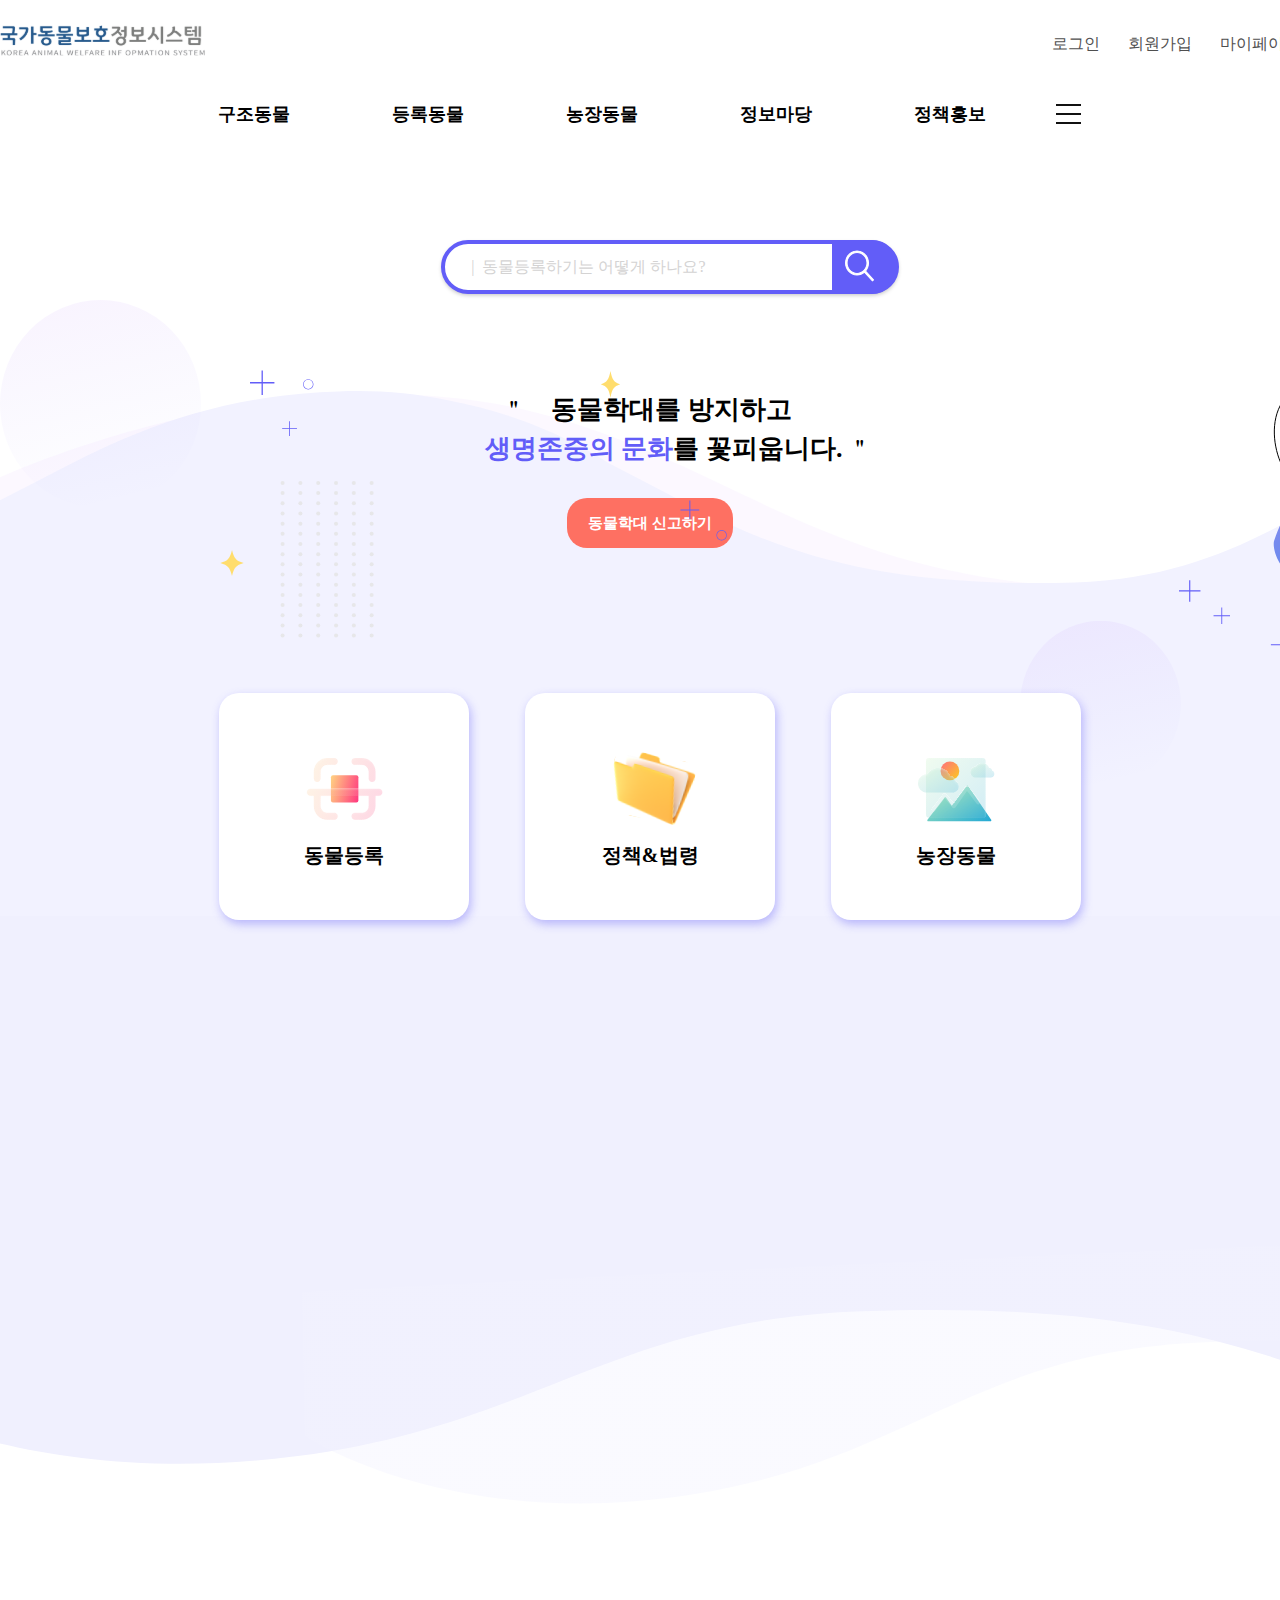
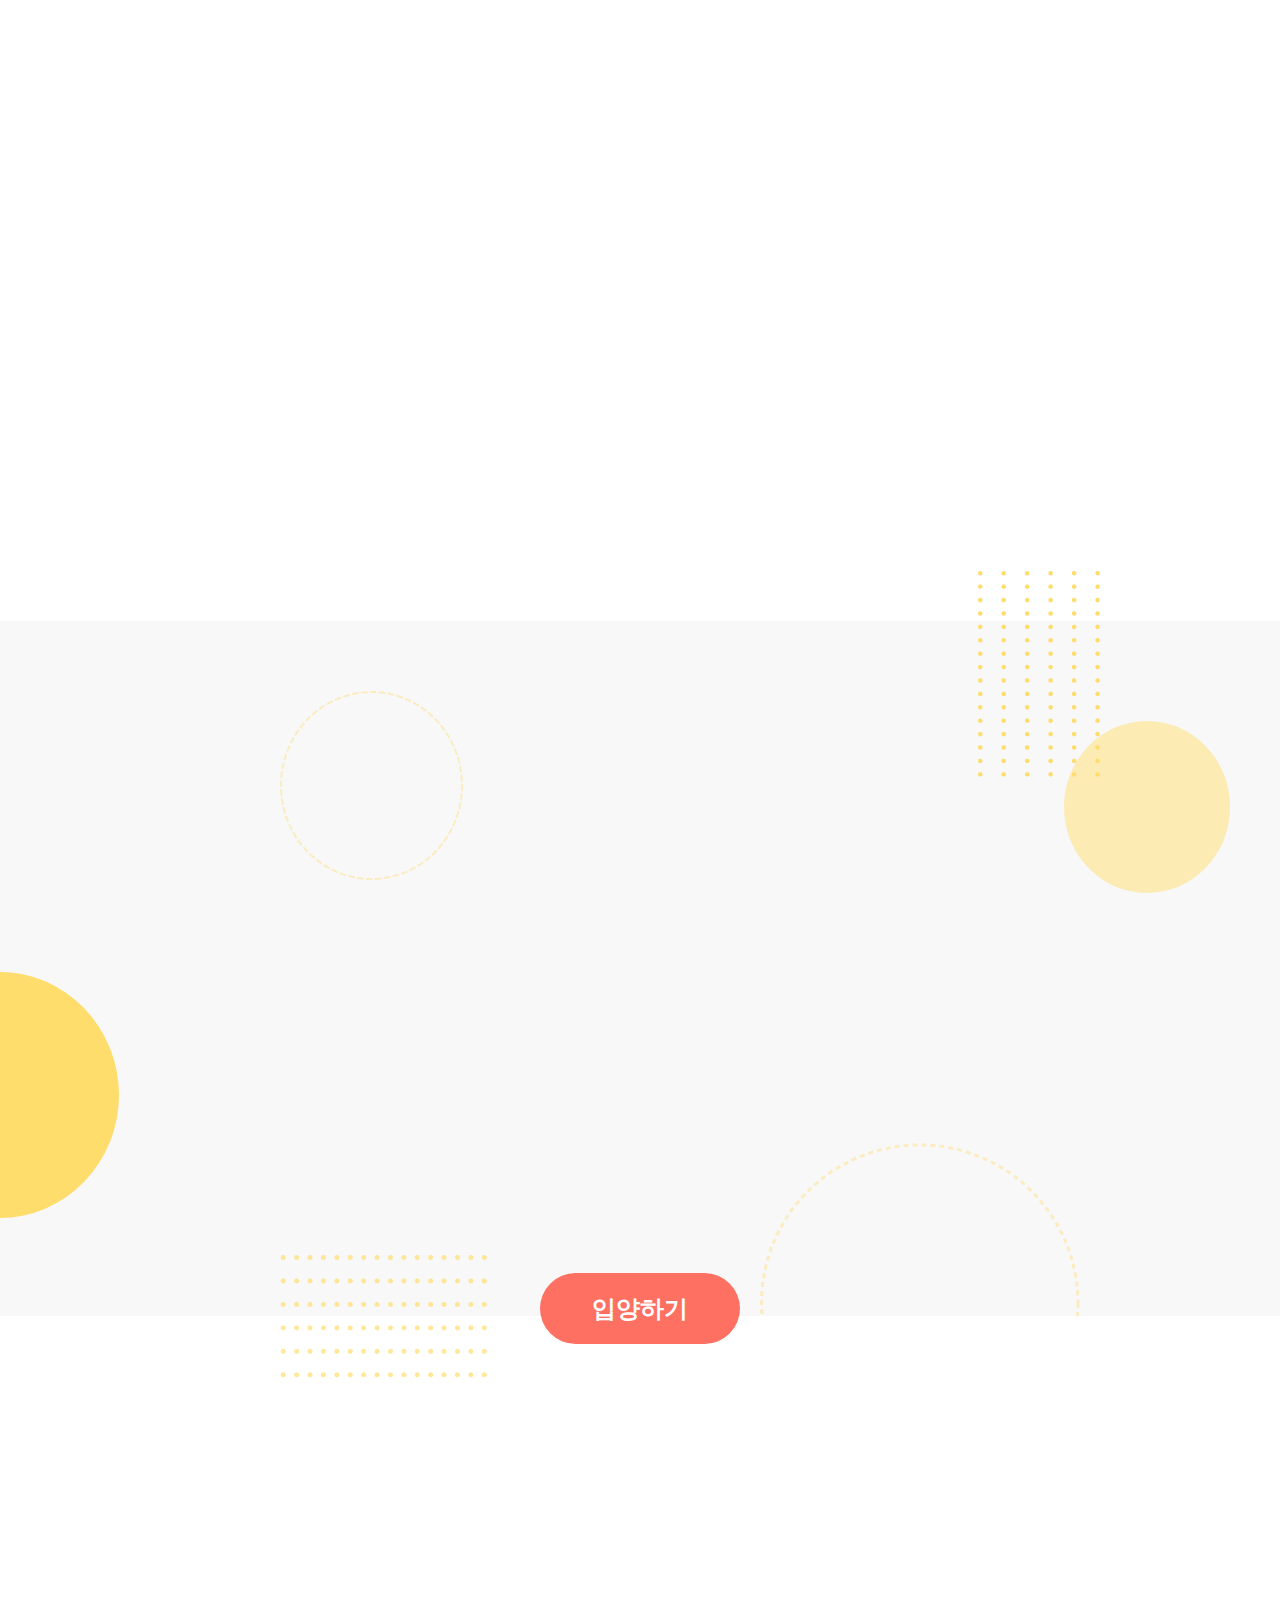
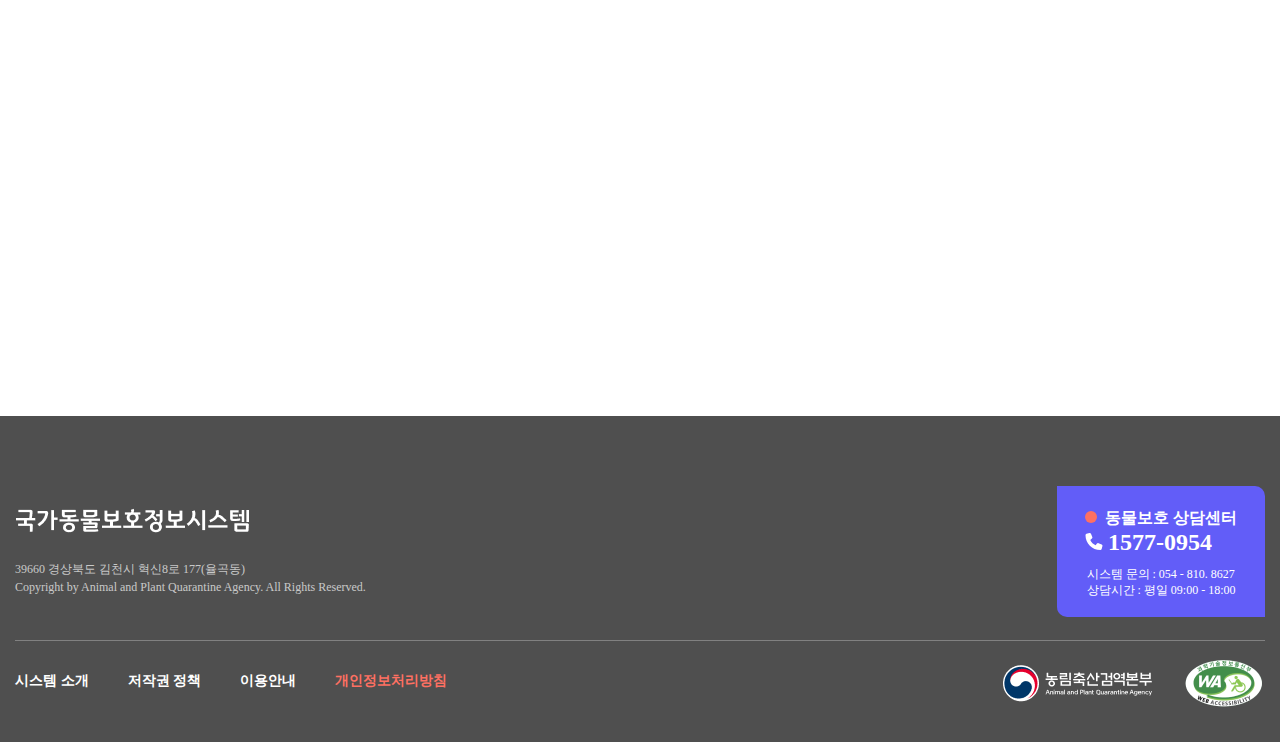
==== index.html @ b5e145b1 "second commit" ====
<!DOCTYPE html>
<html lang="en">
<head>
  <meta charset="UTF-8">
  <meta http-equiv="X-UA-Compatible" content="IE=edge">
  <meta name="viewport" content="width=device-width, initial-scale=1.0">
  <title>Animal Protection System</title>
  <!-- Link Swiper's CSS -->
  <link rel="stylesheet" href="https://cdn.jsdelivr.net/npm/swiper@11/swiper-bundle.min.css" />
  <link rel="stylesheet" href="https://cdnjs.cloudflare.com/ajax/libs/font-awesome/6.5.1/css/all.min.css" integrity="sha512-DTOQO9RWCH3ppGqcWaEA1BIZOC6xxalwEsw9c2QQeAIftl+Vegovlnee1c9QX4TctnWMn13TZye+giMm8e2LwA==" crossorigin="anonymous" referrerpolicy="no-referrer" />
  <link rel="stylesheet" href="css/reset.css">
  <link rel="stylesheet" href="css/style.css">
  <link rel="stylesheet" href="css/style2.css">
  <link rel="stylesheet" href="css/responsive.css">
</head>
<body>
  <div class="wrapper">
    <header>
      <div class="inner header_inner">
        <div class="mobile_top">
          <img src="img/icon/search_mobile.svg" alt="search">
          <img src="img/icon/bell_mobile.svg" alt="search">
        </div>
        <div class="logo">
          <a href="index.html"><img src="img/로고.svg" alt="logo"></a> 
        </div>
        <div class="my_infor">
          <a href="#none" id="login">
            로그인
            <div class="click_btn">
              <img src="img/icon/click_me_hand.png" alt="hand">
              <img src="img/icon/click_me_pop.png" alt="hand">
            </div>
          </a>
          <a href="#none">회원가입</a>
          <a href="#none">마이페이지</a>
        </div>
      </div>
      <nav>
        <div class="inner nav_inner">
          <ul>
            <li><a href="#none">구조동물</a>
              <div class="sub_menu">
                <a href="#none">유기동물</a>
                <a href="#none">분실정보</a>
                <a href="#none">보호&보호종료 동물</a>
                <a href="#none">동물보호센터</a>
                <a href="#none">입양하기</a>
              </div>
            </li>
            <li><a href="#none">등록동물</a>
              <div class="sub_menu">
                <a href="#none">동물등록제란?</a>
                <a href="#none">동물등록검색</a>
                <a href="#none">해외동물등록번호 조회</a>
                <a href="#none">등록대행업체</a>
                <a href="#none">동물등록FAQ</a>
              </div>
            </li>
            <li><a href="#none">농장동물</a>
              <div class="sub_menu">
                <a href="#none">농장동물복지개요</a>
                  <a href="#none">동물복지축산농장인증</a>
                  <a href="#none">동물복지축산농장 조회</a>
              </div>
            </li>
            <li><a href="#none">정보마당</a>
              <div class="sub_menu">
                <a href="#none">정보</a>
                <a href="#none">동물보호 업무부서</a>
                <a href="#none">온라인 민원신청</a>
                <a href="#none">업체정보</a>
              </div>
            </li>
            <li><a href="#none">정책홍보</a>
              <div class="sub_menu">
                <a href="#none">시스템 소개</a>
                  <a href="#none">법령 및 정책</a>
                  <a href="#none">동물보호 명예감시원</a>
                  <a href="#none">TNR</a>
                  <a href="#none">홍보 자료실</a>
              </div>
            </li>
          </ul>
          <div class="trigger">
            <div class="trigger_inner">
              <span></span><span></span><span></span>
            </div>
          </div>
        </div>
      </nav>
      <div class="nav">
        <div class="click_btn">
          <img src="img/icon/click_me_hand.png" alt="hand">
          <img src="img/icon/click_me_pop.png" alt="hand">
        </div>
        <div class="mobile_login">
          <a href="index.html">홈</a>
          <span>|</span>
          <a href="#none" id="login2">로그인</a>
          <span>|</span>
          <a href="#none">마이페이지</a>
        </div>
        <ul id="list">
          <li>
            <a href="#none">
              구조동물
            <img src="img/icon/mobile_arrow.svg" alt="arrow">
            </a>
            <div class="sub_menu2">
              <a href="#none">유기동물</a>
              <a href="#none">분실정보</a>
              <a href="#none">보호&보호종료 동물</a>
              <a href="#none">동물보호센터</a>
              <a href="#none">입양하기</a>
            </div>
          </li>
          <li>
            <a href="#none">
              등록동물
              <img src="img/icon/mobile_arrow.svg" alt="arrow">
            </a>
            <div class="sub_menu2">
              <a href="#none">동물등록제란?</a>
              <a href="#none">동물등록검색</a>
              <a href="#none">해외동물등록번호 조회</a>
              <a href="#none">등록대행업체</a>
              <a href="#none">동물등록FAQ</a>
            </div>
          </li>
          <li>
            <a href="#none">
              농장동물
              <img src="img/icon/mobile_arrow.svg" alt="arrow">
            </a>
            <div class="sub_menu2">
              <a href="#none">농장동물복지개요</a>
              <a href="#none">동물복지축산농장인증</a>
              <a href="#none">동물복지축산농장 조회</a>
            </div>
          </li>
          <li>
            <a href="#none">
              정보마당
              <img src="img/icon/mobile_arrow.svg" alt="arrow">
            </a>
            <div class="sub_menu2">
              <a href="#none">정보</a>
              <a href="#none">동물보호 업무부서</a>
              <a href="#none">온라인 민원신청</a>
              <a href="#none">업체정보</a>
            </div>
          </li>
          <li>
            <a href="#none">
              정책홍보
              <img src="img/icon/mobile_arrow.svg" alt="arrow">
            </a>
            <div class="sub_menu2">
              <a href="#none">시스템 소개</a>
                <a href="#none">법령 및 정책</a>
                <a href="#none">동물보호 명예감시원</a>
                <a href="#none">TNR</a>
                <a href="#none">홍보 자료실</a>
            </div>
          </li>
        </ul>
      </div>
      <div class="trigger2">
        <span></span><span></span><span></span>
      </div>
    </header>
    <main>
      <section class="main">
        <div class="inner">
          <div class="main_title">
            <div class="search">
              <input type="text" placeholder=" |  동물등록하기는 어떻게 하나요?">
              <img src="img/icon/search.svg" alt="search">
              <span></span>
            </div>
            <div class="main_text">
              <h1>
                <span>"</span> &nbsp; &nbsp; 동물학대를 방지하고
              </h1>
              <h1>
                <b>생명존중의 문화</b>를 꽃피웁니다.&nbsp;&nbsp;<span>"</span>
              </h1>
              <button>동물학대 신고하기</button>
            </div>
          </div>
          <div class="mainQuick_box">
            <a class="mainQuick" href="#none">
              <img src="img/main_bg_icon/Animall_registration.svg" alt="registration">
              <h2>동물등록</h2>
            </a>
            <a class="mainQuick" href="#none">
              <img src="img/main_bg_icon/law.svg" alt="law">
              <h2>정책&법령</h2>
            </a>
            <a class="mainQuick" href="#none">
              <img src="img/main_bg_icon/farm_animals.svg" alt="farm">
              <h2>농장동물</h2>
            </a>
          </div>
        </div>
        <div class="mainbg_inner">
          <div class="main_illu">
            <img src="img/wom_ill.svg" alt="women">
            <img src="img/main_bg_icon/tree1.svg" alt="tree">
            <img src="img/man_ill.svg" alt="man">
            <div class="twing">
              <img src="img/main_bg_icon/star1.svg" alt="star">
              <img src="img/main_bg_icon/star1.svg" alt="star">
              <img src="img/main_bg_icon/star2.svg" alt="star">
              <img src="img/main_bg_icon/twing1.svg" alt="twing">
              <img src="img/main_bg_icon/twing2.svg" alt="twing">
              <img src="img/main_bg_icon/twing3.svg" alt="twing">
              <img src="img/main_bg_icon/twing4.svg" alt="twing">
              <img src="img/main_bg_icon/twing.svg" alt="twing">
              <img src="img/main_bg_icon/circle.svg" alt="twing">
              <img src="img/main_bg_icon/circle.svg" alt="twing">
              <img src="img/main_bg_icon/circle3.svg" alt="twing">
            </div>
            <div class="bg">
              <img src="img/main_bg2.svg" alt="anibg">
              <img src="img/main_bg.svg" alt="anibg">
            </div>
          </div>
        </div>  
      </section>
      <section class="tab">
        <div class="inner tab_inner">
          <div class="tab_menu">
            <div class="title">
              <a href="#tabmenu1" class="on">정부 24 전자지갑<br>동물등록증</a>  
              <a href="#tabmenu2">반려동물 신고</a>
              <a href="#tabmenu3">TNR</a>
              <a href="#tabmenu4">동물복지축산농장<br>인증 절차</a>
            </div>
          </div>
          <a class="plus" href="#none">
            <h5>공고 더보기</h5>
            <i class="fa-regular fa-plus"></i>
          </a>
          <div class="tab_content">
            <div id="tabmenu1">
              <h2>23.2.23일부터 동물소유자께서는 동물등록증을 행정서비스 <b>통합시스템인 정부24(모바일앱)</b> 전자지갑에서도 확인할 수 있습니다.</h2>
              <div class="content_inner">
                <div class="step_box">
                  <div class="step">
                    <h4>step.1</h4>
                  </div>
                  <div class="t_desc">
                    <img src="img/icon/tap_app.svg" alt="tap_app">
                    <h3>정부24 모바일앱</h3>
                    <p>회원가입 및<br>전자지갑 생성</p>
                  </div>
                </div>
                <img src="img/icon/tap_menu1_button.svg" alt="button">
                <div class="step_box">
                  <div class="step">
                    <h4>step.2</h4>
                  </div>
                  <div class="t_desc">
                    <h3>국가동물보호정보시스템<br>(www.animal.go.kr)</h3>
                    <p>등록동물 연결 후<br>[등록동물(변경)정보] 내<br><전자증명서>발급</p>
                  </div>
                </div>
                <img src="img/icon/tap_menu1_button.svg" alt="button">
                <div class="step_box">
                  <div class="step">
                    <h4>step.3</h4>
                  </div>
                  <div class="t_desc">
                    <img src="img/icon/tap_app2.svg" alt="tap_app2">
                    <h3>전자지갑에서<br>동물등록증 확인</h3>
                    <p>카카오, 네이버 등 전자지갑<br>사용 앱에서도 확인가능</p>
                  </div>
                </div>
              </div>
            </div>
            <div id="tabmenu2">
              <h2>아래의 서비스를 이용하기 위해선 우선 <b>‘동물등록’</b>을  해주셔야 합니다.</h2>
              <p>* 등록대상동물 : 주택·준주택에서 기르거나 그 외의 장소에서 반려 목적으로 기르는 월령 2개월 이상인 개</p>
              <div class="content_inner2">
                <div class="tab2_box">
                  <img src="img/tab2_step1.svg" alt="tab2_step1">
                  <div class="tab2_desc">
                    <h4>반려동물</h4>
                    <h2>분실신고</h2>
                  </div>
                </div>
                <div class="tab2_box">
                  <img src="img/tab2_step2.svg" alt="tab2_step2">
                  <div class="tab2_desc">
                    <h4>반려동물</h4>
                    <h2>사망신고</h2>
                  </div>
                </div>
                <div class="tab2_box">
                  <img src="img/tab2_step3.svg" alt="tab2_step3">
                  <div class="tab2_desc">
                    <h4>등록동물</h4>
                    <h2>정보변경</h2>
                  </div>
                </div>
                <div class="tab2_box">
                  <img src="img/tab2_step4.svg" alt="tab2_step4">
                  <div class="tab2_desc">
                    <h4>등록동물</h4>
                    <h2>등록증 출력</h2>
                  </div>
                </div>
              </div>
            </div>  
            <div id="tabmenu3">
              <div class="menu3_title">
                <div class="purpose">
                  <h2>제1조 목적</h2>
                  <img src="img/tab3_TNR_1.png" alt="TNR">
                </div>
                <h3>이 규정은「동물보호법」에서 규정하고 있는 고양이 중성화 사업 등에 관하여 필요한 사항을 정함을 목적으로 한다.</h3>
              </div>
              <div class="menu3_title_container">
                <div class="menu3_title_grap">
                  <ul class="grap1">
                    <li>제2조(적용대상)</li>
                    <li class="arrow">
                      <img src="img/tab3_arrow1.png" alt="arrow1">
                    </li>
                    <li>제3조(중성화)</li>
                    <li class="arrow">
                      <img src="img/tab3_arrow2.png" alt="arrow1">
                    </li>
                    <li>제4조(사업의 시행)</li>
                    <li class="arrow">
                      <img src="img/tab3_arrow3.png" alt="arrow1">
                    </li>
                  </ul>
                  <ul class="grap1-1">
                    <li class="arrow">
                      <img src="img/tab3_arrow_mobile_left.png" alt="arrow">
                    </li>
                    <li>제5조(사업시행자의 지정기준)</li>
                    <li class="arrow">
                      <img src="img/tab3_arrow_mobile_right.png" alt="arrow">
                    </li>
                  </ul>
                </div>
                <div class="menu3_title_grap2">
                  <ul class="grap2">
                    <li>제6조(포획 및 관리)</li>
                    <li class="arrow">
                      <img src="img/tab3_arrow4.png" alt="arrow4">
                    </li>
                    <li>제7조(중성화 수술)</li>
                    <li class="arrow">
                      <img src="img/tab3_arrow5.png" alt="arrow5">
                    </li>
                    <li>제8조(방사)</li>
                  </ul>
                </div>
              </div>
              <div class="TNR_quick">
              <h3>길고양이 중성화 사업(TNR) 조회하기</h3>
              <img src="img/tab3_quick.png" alt="quick">
              </div>
            </div>
            <div id="tabmenu4">
              <div class="menu4_title">
                <h2>동물복지 축산농장 인증절차</h2>
                <p>인증을 받고자 하는 축산농가가 서류를 구비하여 농림축산검역본부에 인증신청을 하면<br>
                  서류심사와 현장심사를 거쳐 인증기준에 적합한 경우 인증서를 교부하고 지속적인 사후관리를 실시합니다.</p>
              </div>
              <div class="menu4_title">
                <h2>동물복지 축산농장 인증절차</h2>
                <p>인증을 받고자 하는 축산농가가 서류를 구비하여 농림축산검역본부에<br> 인증신청을 하면
                  서류심사와 현장심사를 거쳐 인증기준에 적합한 경우<br> 인증서를 교부하고 지속적인 사후관리를 실시합니다.</p>
              </div>
              <div class="menu4_container">
                <div class="menu4_contents">
                  <div class="confirm_box">
                    <img src="img/icon/tab4_confirm_icon.svg" alt="confirm">
                    <h3>인증신청</h3>
                  </div>
                  <img src="img/icon/tab4_arrow_btn.svg" alt="arrow_btn">
                  <div class="confirm_box">
                    <img src="img/icon/tab4_confirm_icon2.svg" alt="confirm">
                    <h3>서류심사</h3>
                  </div>
                  <img src="img/icon/tab4_arrow_btn.svg" alt="arrow_btn">
                  <div class="confirm_box">
                    <img src="img/icon/tab4_confirm_icon3.svg" alt="confirm">
                    <h3>현장심사</h3>
                  </div>
                </div>
                <div class="menu4_contents2">
                  <img src="img/icon/tab4_arrow_btn.svg" alt="arrow_btn">
                  <div class="confirm_box">
                    <img src="img/icon/tab4_confirm_icon4.svg" alt="confirm">
                    <h3>인증서 교부</h3>
                  </div>
                  <img src="img/icon/tab4_arrow_btn.svg" alt="arrow_btn">
                  <div class="confirm_box">
                    <img src="img/icon/tab4_confirm_icon5.svg" alt="confirm">
                    <h3>사후관리</h3>
                  </div>
                </div>
              </div>
            </div>
          </div>
        </div>
      </section>
      <section class="update">
        <div class="inner update_inner">
          <div class="update_title">
            <h2>업데이트 소식 바로보기</h2>
            <div class="update_wraper">
              <ul class="update_list">
                <li><a href="#none">동물등록 변경신고 안내</a></li>
                <li><a href="#none">[동물보호법] 제36조 제2항 및 제3항</a></li>
                <li><a href="#none">반려동물 불법&편법 영업 근절</a></li>
                <li><a href="#none">정부 24 온라인 변경 신고 알림</a></li>
                <li><a href="#none">개구리 해부 AR실감형 콘텐츠</a></li>
                <li><a href="#none">맹견 소유자 보수 교육</a></li>
              </ul>
            </div>
          </div>
          <!-- Swiper -->
          <div class="update_swiper_wrapper">
            <div class="swiper update_swiper">
              <div class="swiper-wrapper">
                <div class="swiper-slide">
                  <img src="img/update_poster1.png" alt="update_poster1">
                </div>
                <div class="swiper-slide">
                  <img src="img/update_poster2.png" alt="update_poster2">
                </div>
                <div class="swiper-slide">
                  <img src="img/update_poster3.png" alt="update_poster3">
                </div>
                <div class="swiper-slide">
                  <img src="img/update_poster4.png" alt="update_poster4">
                </div>
                <div class="swiper-slide">
                  <img src="img/update_poster5.png" alt="update_poster5">
                </div>
                <div class="swiper-slide">
                  <img src="img/update_poster6.png" alt="update_poster6">
                </div>
              </div>
              <div class="swiper-pagination"></div>
            </div>
            <div class="swiper-button-next"></div>
            <div class="swiper-button-prev"></div>
          </div>
        </div>
      </section>
      <article class="adopt">
        <div class="inner adopt_inner">
          <h2>보호중 동물</h2>
          <!-- Swiper -->
          <div class="adopt_swiper_wrapper">
            <div class="swiper adopt_swiper">
              <ul class="swiper-wrapper">
                <li class="swiper-slide">
                  <a href="#none">
                    <div class="card_img">
                      <img src="img/animal1.png" alt="animal1">
                    </div>
                    <div class="card_desc">
                      <div class="name">
                        <h3>찹쌀이</h3>
                        <h4>수컷</h4>
                      </div>
                      <div class="data">
                        <p>개 / 믹스견<br>2023.10.12(구조)/ 흰갈</p>
                      </div>
                    </div>
                  </a>
                </li>
                <li class="swiper-slide">
                  <a href="#none">
                    <div class="card_img">
                      <img src="img/animal2.png" alt="animal2">
                    </div>
                    <div class="card_desc">
                      <div class="name">
                        <h3>포도</h3>
                        <h4>암컷(중성화 o)</h4>
                      </div>
                      <div class="data">
                        <p>고양이 / 믹스묘<br>2023.12.18(구조) / 흰검</p>
                      </div>
                    </div>
                  </a>
                </li>
                <li class="swiper-slide">
                  <a href="#none">
                    <div class="card_img">
                      <img src="img/animal3.png" alt="animal3">
                    </div>
                    <div class="card_desc">
                      <div class="name">
                        <h3>김오목</h3>
                        <h4>미상</h4>
                      </div>
                      <div class="data">
                        <p>기타축종 / 금계<br>2024.01.01(구조) / 노랑,빨강,검정</p>
                      </div>
                    </div>
                  </a>
                </li>
                <li class="swiper-slide">
                  <a href="#none">
                    <div class="card_img">
                      <img src="img/animal4.png" alt="animal4">
                    </div>
                    <div class="card_desc">
                      <div class="name">
                        <h3>태풍이</h3>
                        <h4>미상</h4>
                      </div>
                      <div class="data">
                        <p>기타축종 / 고슴도치<br>2023.08.22(구조) /흰색</p>
                      </div>
                    </div>
                  </a>
                </li>
                <li class="swiper-slide">
                  <a href="#none">
                    <div class="card_img">
                      <img src="img/animal5.png" alt="animal5">
                    </div>
                    <div class="card_desc">
                      <div class="name">
                        <h3>소섬이</h3>
                        <h4>암컷(중성화 미상)</h4>
                      </div>
                      <div class="data">
                        <p>개 / 믹스견<br>2024.01.02(구조) / 검정</p>
                      </div>
                    </div>
                  </a>
                </li>
                <li class="swiper-slide">
                  <a href="#none">
                    <div class="card_img">
                      <img src="img/animal6.png" alt="animal6">
                    </div>
                    <div class="card_desc">
                      <div class="name">
                        <h3>지구</h3>
                        <h4>암컷(중성화 o)</h4>
                      </div>
                      <div class="data">
                        <p>기타축종 / 모란앵무<br>2023.12.02(구조) / 빨강,초록,노랑</p>
                      </div>
                    </div>
                  </a>
                </li>
                <li class="swiper-slide">
                  <a href="#none">
                    <div class="card_img">
                      <img src="img/animal7.png" alt="animal7">
                    </div>
                    <div class="card_desc">
                      <div class="name">
                        <h3>북꼬</h3>
                        <h4>미상</h4>
                      </div>
                      <div class="data">
                        <p>기타축종 / 거북이<br>2023.12.29(구조) / 노랑,검정</p>
                      </div>
                    </div>
                  </a>
                </li>
                <li class="swiper-slide">
                  <a href="#none">
                    <div class="card_img">
                      <img src="img/animal8.png" alt="animal8">
                    </div>
                    <div class="card_desc">
                      <div class="name">
                        <h3>풍금이</h3>
                        <h4>암컷(중성화 x)</h4>
                      </div>
                      <div class="data">
                        <p>개 / 믹스견<br>2024.01.02(구조) / 흰갈</p>
                      </div>
                    </div>
                  </a>
                </li>
              </ul>
              <div class="swiper-pagination"></div>
            </div>
          </div>
        </div>
        <button class="adopt_btn">입양하기</button>
        <div class="adopt_bg">
          <img src="img/adopt_circle1.svg" alt="circle1">
          <img src="img/adopt_circle2.svg" alt="circle2">
          <img src="img/adopt_circle3.svg" alt="circle3">
          <img src="img/adopt_circle4.svg" alt="circle4">
          <img src="img/adopt_dot.png" alt="dot1">
          <img src="img/adopt_dot2.png" alt="dot2">
        </div>
      </article>
      <section class="notify">
        <div class="inner notify_inner">
          <div class="moveSite">
            <div class="animalLove">
              <div class="animalLove_title">
                <h2>동물사랑배움터</h2>
                <button><a href="https://apms.epis.or.kr/home/kor/main.do" target="_blank"> 홈페이지 바로가기</a></button>
              </div>
              <img src="img/moveSite_animalLove_img.svg" alt="animalLove_img">
            </div>
            <div class="moveSite_botton">
              <div class="instead">
                <div class="instead_title">
                  <h3><a href="https://www.animal.go.kr/login/login_index.jsp" target="_blank">공무원&대행기관</a></h3>
                  <svg xmlns="http://www.w3.org/2000/svg" height="24" width="8" viewBox="0 0 320 512" style="fill:#fff">
                    <path d="M310.6 233.4c12.5 12.5 12.5 32.8 0 45.3l-192 192c-12.5 12.5-32.8 12.5-45.3 0s-12.5-32.8 0-45.3L242.7 256 73.4 86.6c-12.5-12.5-12.5-32.8 0-45.3s32.8-12.5 45.3 0l192 192z"/>
                  </svg>
                </div>
                <img src="img/moveSite_instead_img.svg" alt="instead_img">
              </div>
              <div class="ethics">
                <div class="ethics_title">
                  <h3><a href="https://www.animal.go.kr/aec/index.do" target="_blank">동물실험윤리위원회</a></h3>
                  <svg xmlns="http://www.w3.org/2000/svg" height="24" width="8" viewBox="0 0 320 512"  style="fill:#fff">
                    <path d="M310.6 233.4c12.5 12.5 12.5 32.8 0 45.3l-192 192c-12.5 12.5-32.8 12.5-45.3 0s-12.5-32.8 0-45.3L242.7 256 73.4 86.6c-12.5-12.5-12.5-32.8 0-45.3s32.8-12.5 45.3 0l192 192z"/>
                  </svg>
                </div>
                <img src="img/moveSite_ethics_img.svg" alt="ethics_img">
              </div>
            </div>
          </div>
          <div class="click_btn2">
            <img src="img/icon/click_me_hand.png" alt="hand">
            <img src="img/icon/click_me_pop2.png" alt="hand">
          </div>
          <div class="notify_box">
            <div class="notify_title">
              <a href="subpage01.html"><h2>공지사항</h2></a>
              <a href="subpage01.html"><img src="img/icon/notify_plus.svg" alt="plus"></a>
            </div>
            <span></span>
            <ul class="notify_list">
              <li class="new"><a href="#none">2021년도 동물복지축산 정기교육 온라인 실시알림</a></li>
              <li><a href="#none">Open API 점검 안내 [11.23.(목) 10:00~13:00]</a></li>
              <li><a href="#none">[ 2023년 동물복지컨설턴트 육성교육 ] 공고</a></li>
              <li><a href="#none">2023년 동물복지축산농장 지원교육 안내</a></li>
              <li><a href="#none">시스템 점검 안내 [ 10.05(목) 18:00~19:00 ]</a></li>
              <li><a href="#none">제 13회 동물사랑 사진공모전 수상작 이미지 다운로드 (핸드폰용)</a></li>
            </ul>
          </div>
        </div>
      </section>
    </main>
    <footer>
      <div class="inner footer_inner">
        <div class="information_top">
          <div class="agency_box">
            <img src="img/footer_logo.png" alt="logo">
            <p>39660 경상북도 김천시 혁신8로 177(율곡동)<br>Copyright by Animal and Plant Quarantine Agency. All Rights Reserved.</p>
          </div>
          <div class="customer">
            <div class="customer_title">
              <h3>동물보호 상담센터</h3>
              <div class="number">
                <svg xmlns="http://www.w3.org/2000/svg" height="17" width="18" viewBox="0 0 512 512"  style="fill:#fff">
                  <path d="M164.9 24.6c-7.7-18.6-28-28.5-47.4-23.2l-88 24C12.1 30.2 0 46 0 64C0 311.4 200.6 512 448 512c18 0 33.8-12.1 38.6-29.5l24-88c5.3-19.4-4.6-39.7-23.2-47.4l-96-40c-16.3-6.8-35.2-2.1-46.3 11.6L304.7 368C234.3 334.7 177.3 277.7 144 207.3L193.3 167c13.7-11.2 18.4-30 11.6-46.3l-40-96z"/>
                </svg>
                <h2>1577-0954</h2>
              </div>
            </div>
            <p>시스템 문의 : 054 - 810. 8627<br>상담시간 : 평일 09:00 - 18:00</p>
          </div>
        </div>
        <span></span>
        <div class="information_bottom">
          <ul>
            <li><a href="https://www.animal.go.kr/front/community/show.do?boardId=contents&seq=183&menuNo=7000000001" target="_blank">시스템 소개</a></li>
            <li><a href="https://www.animal.go.kr/front/community/show.do?boardId=contents&seq=222&menuNo=8000300007" target="_blank">저작권 정책</a></li>
            <li><a href="https://www.animal.go.kr/front/community/show.do?boardId=contents&seq=235&menuNo=8000200003" target="_blank">이용안내</a></li>
            <li><a href="https://www.animal.go.kr/front/community/show.do?boardId=contents&seq=300096&menuNo=8000200004" target="_blank">개인정보처리방침</a></li>
          </ul>
          <div class="logo_box">
            <img src="img/footer_N_logo.png" alt="N_logo">
            <img src="img/footer_webmark.png" alt="webmark">
          </div>
        </div>
      </div>
    </footer>
    <div class="quickMenu">
      <a href="#none" id="gototop">
        <img src="img/top.svg" alt="top">
        <h3>TOP</h3>
      </a>
      <a href="#none" id="customerSenter">
        <svg xmlns="http://www.w3.org/2000/svg" height="30" width="35" viewBox="0 0 448 512">
          <path d="M304 128a80 80 0 1 0 -160 0 80 80 0 1 0 160 0zM96 128a128 128 0 1 1 256 0A128 128 0 1 1 96 128zM49.3 464H398.7c-8.9-63.3-63.3-112-129-112H178.3c-65.7 0-120.1 48.7-129 112zM0 482.3C0 383.8 79.8 304 178.3 304h91.4C368.2 304 448 383.8 448 482.3c0 16.4-13.3 29.7-29.7 29.7H29.7C13.3 512 0 498.7 0 482.3z" style="fill:rgb(255, 255, 255);"/>
        </svg>
        <h3>원격지원</h3>
      </a>
    </div>
  </div>
  <article class="login_modal">
    <div class="modal_inner">
      <img src="img/login/modal_close.svg" alt="closeBtn" id="closeBtn">
    <h2>로그인</h2>
    <form>
      <div class="login">
        <input type="text" placeholder="아이디">
        <input type="password" placeholder="비밀번호"  id="userpw" maxlength="12" minlength="6"
        required>
      </div>
      <div class="login_check">
        <div class="login_checkBox">
          <input type="checkbox" id="checklogin">
          <label for="checklogin">로그인 유지하기</label>
        </div>
        <h4><a href="#none"> 아이디 / 비밀번호 찾기</a></h4>
      </div>
      <div class="login_btns">
        <button class="login_btn">로그인</button>
        <button class="login_btn">간편인증으로 로그인하기</button>
        <div class="appBox">
          <img src="img/login/modal_app1.png" alt="modal_app1">
          <img src="img/login/modal_app2.png" alt="modal_app2">
          <img src="img/login/modal_app3.png" alt="modal_app3">
          <img src="img/login/modal_app4.png" alt="modal_app4">
          <img src="img/login/modal_app5.png" alt="modal_app5">
          <img src="img/login/modal_app6.png" alt="modal_app6">
          <img src="img/login/modal_app7.png" alt="modal_app7">
        </div>
      </div>
      <div class="login_desc">
        <h4>회원이 아니신가요? <span>회원가입</span></h4>
        <h4><span>비회원 주문조회</span></h4>
      </div>
    </form>
    </div>
  </article>
  <div class="modal_bg"></div>
  <!-- Swiper JS -->
  <script src="https://cdn.jsdelivr.net/npm/swiper@11/swiper-bundle.min.js"></script>
  <script src="js/custom.js"></script>
  <script src="js/custom2.js"></script>
  <script src="js/swiper.js"></script>
</body>
</html>
---- css/style.css ----
@import url('https://webfontworld.github.io/pretendard/Pretendard.css');
@import url('https://fonts.googleapis.com/css2?family=Radley&display=swap');
*{font-family: 'Pretendard';}

/*공통*/

body{
  width: 100%;
  padding: 0.1px;
  overflow-x: hidden;
}

.inner{
  width: 1300px;
  margin: auto;
}

:root{
  --point-color:#625DF8;
  --point-color2:#FE7062;
  --point-color3:#FFDD6D;
  --bg-color:#D4D3D3;
}

button{
  border-radius: 20px;
  background: var(--point-color2);
  color: white;
}

/*click_me*/
.click_btn2>img:nth-child(1){
  position: absolute;
  right: 24.5rem;
  top: 3.6rem;  
  animation-name: click3;
  animation-duration: 1.5s;
  animation-delay: 1s;
  animation-iteration-count: infinite;
  transition: 1s;
  opacity: 0;
}

@keyframes click3{
  0%{
    right: 24.5rem;
    top: 3.6rem;
    opacity: 1;  
  }
  50%{
    right: 24rem;
    top: 3.8rem;
    opacity: 0;   
  }
  100%{
    right: 24.5rem;
    top: 3.6rem;
    opacity: 1;  
  }
}

.click_btn2>img:nth-child(2){
  position: absolute;
  right: 25.3rem;
  top: 3rem;  
  animation-name: click4;
  animation-duration: 1.5s;
  animation-delay: 1s;
  animation-iteration-count: infinite;
  transition: 1s;
  opacity: 0;
}

@keyframes click4{
  0%{
    opacity: 1;  
  }
  50%{
    transform: scale(1.4);
    opacity: 0;   
  }
  100%{
    opacity: 1;  
  }
}

.click_btn2>img{
 width: 24px;
}

/* header */
header{
  width: 100%;
  height: 67px;
  margin-top: 10px;
  z-index: 20;
}

.header_inner{
  height: 67px;
  display: flex;
  justify-content: space-between;
  align-items: center;
}

.my_infor{
  display: flex;
  gap: 28px; 
}

.my_infor>a{
  color: #4F4F4F;
  font-weight: 500;
}

.my_infor>a:first-child{
  position: relative;
  color: #4F4F4F;
  font-weight: 500;
}

.click_btn>img:nth-child(1){
  position: absolute;
  top: 50px;
  left: 30px;
  animation-name: click;
  animation-duration: 1s;
  animation-delay: 1s;
  animation-iteration-count: infinite;
  transition: 1s;
  opacity: 0;
}

@keyframes click{
  0%{
    left: 40px;
    top: 20px;
    opacity: 0;  
  }
  100%{
    top: 15px;
    opacity: 1;  
  }
}

.click_btn>img:nth-child(2){
  position: absolute;
  top: 5px;
  left: 20px;
  animation-name: click2;
  animation-duration: 1s;
  animation-delay: 1s;
  animation-iteration-count: infinite;
  transition: 1s;
  opacity: 0;
}

@keyframes click2{
  0%{
    opacity: 0;  
    transform: scale(1.4); 
  }
  100%{
    opacity: 1; 
  }
}

.click_btn>img{
 width: 24px;
}

.my_infor>a:hover{
  color: var(--point-color);
}

.mobile_top{
  display: none;
}

/* nav */
nav{
  width: 100%;
  height: 64px;
  text-align: center;
  position: relative;
  overflow: hidden;
  z-index: 10;
  margin-top: 5px;
}

nav::after{
  content: '';
  display: block;
  position: absolute;
  opacity: 0;
  left: 0;
  width: 100%;
  height: 0;
  border: 1px solid var(--point-color);
  background: white;
  z-index: -10;
  transition: 0.2s;
}

nav:hover::after{
  width: 100%;
  height: 236px;
  opacity: 1;
}

.nav_inner{
  width: 921px;
  height: 100%;
  display: flex;
  justify-content: space-between;
}

.nav_inner>ul{
  display: flex;
  justify-content: space-between;
  align-items: center;
  gap: 0;
  margin-left: -13px;
}

.nav_inner>ul>li{
  position: relative;
}

.nav_inner>ul>li>a{
  width: 174px;
  font-size: 18px;
  font-weight: 600;
  display: inline-block;
  padding: 1.1rem;
}

.nav_inner>ul>li:hover>a{
  color: var(--point-color);
}

.sub_menu{
  width: 100%;
  height: 234px;
  position: absolute;
  top: 64px;
  display: flex;
  flex-direction: column;
  margin: auto;
  padding: 10px 0 0 15px;
}

.sub_menu:hover{
  position: absolute;
  background: #F9F9FF;
}

.sub_menu>a{
  display: inline-block;
  width: 100%;
  color: #828282;
  font-weight: 400;
  line-height: 40px;
  text-align: start;
}

/*모바일*/
.nav{
  display: none;
}

.trigger2{
  display: none;
}

/* trigger */

.trigger{
  width: 65px;
  height: 100%;
  cursor: pointer;
  position: relative;
}

.trigger_inner{
  width: 40%;
  height: 30%;
  margin: auto;
  margin-top: 35%;
  position: relative;
}

.trigger span{
  position: absolute;
  right: 0px;
  height: 2px;
  background-color: #111;
  width: 100%;
}

.trigger span:nth-child(1){top: 0;}
.trigger span:nth-child(2){top: 50%; transform: translateY(-50%);}
.trigger span:nth-child(3){bottom: 0;}


/* 트리거에 클래스 추가시 x표시로 변경 */
.trigger.active span:nth-child(1){
  top: 50%;
  transform:translateY(-50%) rotate(40deg);
}
.trigger.active span:nth-child(2){
  opacity: 0;
}
.trigger.active span:nth-child(3){
  bottom: 50%;
  transform: translateY(50%) rotate(-40deg);
}

/* trigger2 */
.trigger2{
  width: 50px;
  height: 20px;
  z-index: 100;
  position: relative;
  margin-left: 20px;
  bottom:108px;
  cursor: pointer;
  z-index: 200;
  transition: 0.5s;
}

.trigger2 span{
  position: absolute;
  height: 2px;
  background-color: #111;
  width:26px;
}

.trigger2 span:nth-child(1){top: 0;}
.trigger2 span:nth-child(2){top: 50%; transform: translateY(-50%);}
.trigger2 span:nth-child(3){bottom: 0;}

/* 트리거에 클래스 추가시 x표시로 변경 */
.trigger2.active1 span:nth-child(1){
  top: 50%;
  transform:translateY(-50%) rotate(45deg);
}
.trigger2.active1 span:nth-child(2){
  opacity: 0;
}
.trigger2.active1 span:nth-child(3){
  bottom: 50%;
  transform: translateY(50%) rotate(-45deg);
}

/*main*/

.main{
  width: 100%;
  height: 1504px;
  padding: 0.1px;
  position: relative;
  top: 50px;
}

.mainbg_inner{
  width: 1900px;
  margin: auto;
  position: relative;
  top: -700px;
}

.search{
  width: 100%;
  margin: auto;
  text-align: center;
  margin-top: 113px;
  position: relative;
  margin-left: 20px;
}

.search>input{
  width: 458px;
  height: 54px;
  border-radius: 50px;
  border: 4px solid var(--point-color);
  box-shadow: 0px 2px 4.7px -1px rgba(0, 0, 0, 0.25);
  padding-left: 22px;
}

.search>input:focus{
  background: #f8f7ff;
  color:var(--point-color);
}

input::placeholder {
  color:var(--bg-color);
}

.search>img{
  position: absolute;
  top: 10px;
  right: 445px;
  z-index: 10;
  cursor: pointer;
}

.search>span{
  width: 66px;
  height: 54px;
  border-radius: 0px 50px 50px 0px;
  background: var(--point-color);
  display: block;
  position: absolute;
  top: 0;
  right: 422px;
}

.main_text{
  text-align: center;
  margin-top: 96px;
}

.main_text>h1{
  font-size: 26px;
  font-weight: 600;
}

.main_text>h1:nth-child(2){
  margin-left: 50px;
}

.main_text>h1 span{
  font-family: 'Radley';
  font-size: 26px;
  font-weight: 400;
}

.main_text>h1 b{
  color: var(--point-color);
  font-size: 26px;
  font-weight: 800;
}

.main_text>button{
  width: 166px;
  height: 50px;
  font-size: 15px;
  font-weight: 600;
  margin-top: 30px;
  transition: 0.2s;
}

.main_text>button:hover{
  transform: scale(0.95);
  background: var(--point-color);
}

/* background illusst_animation */
.main_illu{
  width:100%;
  margin: auto;
  position: absolute;
  top: 80px;
}

.main_illu>img{
  display: inline-block;
}

.main_illu>img:nth-child(2){
  position: absolute;
  left: 640px;
  top: 290px;
  transform: rotate(18deg);
  opacity: 0;
  animation-name: tree;
  animation-duration: 1.5s;
  animation-delay: 0.1s;
  transition: 3s;
  animation-fill-mode: forwards;
  z-index: 5;
}

@keyframes tree{
  from{
    transform: translateX(-20px)translateY(50px) rotate(-45deg);
    opacity: 0;
  }
  to{
    transform: translateX(10) translateY(0) rotate(18deg);
    opacity: 1;
}
}

.main_illu>img:nth-child(1){
  position: absolute;
  left: 320px;
  top: 10px;
  opacity: 0;
  animation-name: women;
  animation-duration: 1.5s;
  animation-delay: 0.1s;
  transition: 3s;
  animation-fill-mode: forwards;
}

@keyframes women{
  from{
    left: 250px;
    opacity: 0;
  }
  to{
    left: 320px;
    opacity: 1;
}
}

.main_illu>img:nth-child(3){
  position: absolute;
  right: 200px;
  top: 50px;
  animation-name: man;
  animation-duration: 1.5s;
  animation-delay: 0.1s;
  transition: 3s;
  animation-fill-mode: forwards;
}

@keyframes man{
  from{
    right: 150px;
    opacity: 0;
  }
  to{
    right: 200px;
    opacity: 1;
}
}

.twing>img:nth-child(1){
  position: absolute;
  right: 350px;
  animation-name: star;
  animation-duration: 1.5s;
  animation-delay: 0.1s;
  animation-iteration-count: infinite;
  transition: 1s;
}

@keyframes star{
  0%{transform: scale(1);}
  50%{transform: scale(1.3);}
  100%{transform: scale(1);}
}

.twing>img:nth-child(2){
  position: absolute;
  left: 220px;
  top: 250px;
  animation-name: star2;
  animation-duration: 1.5s;
  animation-delay: 0.1s;
  animation-iteration-count: infinite;
  transition: 1s;
}

@keyframes star2{
  0%{transform: scale(1);}
  50%{transform: scale(1.3);}
  100%{transform: scale(1);}
}

.twing>img:nth-child(3){
  position: absolute;
  left: 600px;
  top: 70px;
  animation-name: star3;
  animation-duration: 1.5s;
  animation-delay: 0.1s;
  animation-iteration-count: infinite;
  transition: 1s;
}

@keyframes star3{
  0%{transform: scale(1);}
  50%{transform: scale(0.7);}
  100%{transform: scale(1);}
}

.twing>img:nth-child(4){
  position: absolute;
  left: 250px;
  top: 70px;
}

.twing>img:nth-child(5){
  position: absolute;
  left: 680px;
  top: 200px;
}

.twing>img:nth-child(6){
  position: absolute;
  right: 670px;
  top: 280px;
}

.twing>img:nth-child(7){
  position: absolute;
  right: 190px;
  top: 150px;
}

.twing>img:nth-child(8){
  position: absolute;
  left: 280px;
  top: 180px;
  z-index: -1;
}

.twing>img:nth-child(9){
  position: absolute;
  animation-name: cir;
  animation-duration: 10s;
  animation-delay: 0.1s;
  animation-iteration-count: infinite;
}

@keyframes cir{
  0%{top:0}
  50%{top:80px}
  100%{top:0px}
} 

.twing>img:nth-child(10){
  position: absolute;
  left: 1000px;
  top: 300px;
  transform: scale(0.8);
  animation-name: cir2;
  animation-duration: 10s;
  animation-delay: 0.1s;
  animation-iteration-count: infinite;
}

@keyframes cir2{
  0%{top:300}
  50%{top:250px}
  100%{top:300px}
} 

.twing>img:nth-child(11){
  position: absolute;
  right: -10px;
  top: 20px;
  animation-name: cir3;
  animation-duration: 13s;
  animation-delay: 0.1s;
  animation-iteration-count: infinite;
}

@keyframes cir3{
  0%{top:20px}
  50%{top:80px}
  100%{top:20px}
} 

.bg>img:nth-child(1){
  position: absolute;
  left: 700px;
  top: 250px;
  transform: scale(3);
  animation-name: bg;
  animation-duration: 50s;
  animation-delay: 0.1s;
  animation-iteration-count: infinite;
  z-index: -2;
}

@keyframes bg{
  0%{left: 700px;}
  50%{transform: translateY(30px) scale(3);}
  100%{left: -800px; transform: translateY(0) scale(3);}
} 

.bg>img:nth-child(2){
  position: absolute;
  margin: auto;
  top: 80px;
  animation-name: bg2;
  animation-duration: 8s;
  animation-delay: 0.1s;
  animation-iteration-count: infinite;
  z-index: -10;
  transition: 0.3s;
}

@keyframes bg2{
  0%{top: 80px;}
  50%{top: 160px;}
  100%{top: 80px;}
} 

/* mainQuick_box */
.mainQuick_box{
  width: 862px;
  margin: auto;
  display: flex;
  justify-content: space-between;
  margin-top: 145px;
}

.mainQuick{
  width: 250px;
  height: 227px;
  border-radius: 20px;
  background: #FFF;
  box-shadow: 2px 4px 9.9px 0px rgba(98, 93, 248, 0.40);
  display: flex;
  flex-direction: column;
  justify-content: center;
  align-items: center;
  gap: 10px;
  position: relative;
  transition: .4s;
  z-index: 10;
}

.mainQuick:hover{
  transform: translateY(-10px) scale(0.98);
}

.mainQuick>img{
  position: absolute;
  top: 65px;
}

.mainQuick:nth-child(2)>img{
  position: absolute;
  top: 53px;
}

.mainQuick>h2{
  font-size: 20px;
  font-weight: 600;
  position: absolute;
  bottom: 50px;
}

.mainQuick:hover>h2{
  color: var(--point-color);
}

/*tab*/

.tab{
  width: 100%;
  height: 0;
  position: relative;
  top: 30px;
  margin: auto;
  transition: 1s;
  opacity: 0;
}


.tab.up{
  width: 100%;
  top: 0px;
  margin: auto;
  opacity: 1;
}


.tab_inner{
  width: 962px;
  height: 421px;
  position: relative;
  bottom: 500px;
  margin: auto;
}

.plus{
  position: absolute;
  right: 6px;
  top: 28px;
  display: flex;
  align-items: center;
  gap: 5px;
  color: var(--point-color);
}

.title{
  display: flex;
}

.title>a{
  width: 12rem;
  height: 3.5em;
  text-align: center;
  line-height: 15px;
  border-radius: 10px 10px 0px 0px;
  border: 1px solid #BDBDBD;
  border-bottom: 1px solid var(--point-color);
  margin: 0 -1px -1px 0;
  padding-top: 14px;
  display: inline-block;
  z-index: 5;
  background: white;
  color: #828282;
}

.title>a:nth-child(2),
.title>a:nth-child(3){
  padding-top: 21px;
}

.title a.on{
  border: 1px solid var(--point-color);
  border-bottom: 1px solid transparent;
  font-weight: 600;
  color: var(--point-color);
  z-index: 10;
}

.title a.bor{
  border-bottom: 1px solid var(--point-color);
}

.tab_content{
  width: 962px;
  height: 364px;
  border-radius: 0px 10px 10px 10px;
  border:1px solid var(--point-color);
  background-color: #FFF;
  margin: auto;
  position: absolute;
}

#tabmenu1>h2{
  color: #111;
  font-size: 15px;
  font-weight: 500;
  text-align: center;
  margin-top: 66px;
} 

#tabmenu1>h2 b{
  font-weight: 700;
}

.content_inner{
  width: 733px;
  display: flex;
  justify-content: space-between;
  align-items: center;
  margin: auto;
}

.step_box{
  width: 181px;
  height: 184px;
  border-radius: 10px;
  border: 1px solid #C4C4C4;
  background: #FFF;
  position: relative;
  text-align: center;
  margin-top: 32px;
}

.step_box>.step{
  width: 100%;
  height: 30px;
  position: absolute;
  top: -1px;
  margin: auto;
}

.content_inner>.step_box:nth-child(3){
  width: 220px;
}

.content_inner>.step_box:nth-child(1)>.step{
  background: url(../img/tab_stepbg1.png) no-repeat;
  background-position: top center;
}

.content_inner>.step_box:nth-child(3)>.step{
  background: url(../img/tab_stepbg2.png) no-repeat;
  background-position: top center;
}

.content_inner>.step_box:nth-child(5)>.step{
  background: url(../img/tab_stepbg3.png) no-repeat;
  background-position: top center;
}

.content_inner>img{
  position: relative;
  top: 18px;
}

.step>h4{
  color: #FFF;
  font-size: 12px;
  font-weight: 600;
}

.t_desc{
  width: 100%;
  height: 100%;
  display: flex;
  flex-direction: column;
  justify-content: center;
  align-items: center;
  gap: 8px;
  margin-top: 10px;
}

.t_desc>h3{
  font-size: 14px;
  font-weight: 500;
  line-height: 16px;
}

.t_desc>p{
  color: #828282;
  font-size: 13px;
  font-weight: 400;
  line-height: 15px;
}

.content_inner>.step_box:nth-child(3)>.t_desc>h3{
  margin-bottom: 7px;
}

#tabmenu{
  margin: auto;
}

#tabmenu2>h2{
  font-size: 15px;
  font-weight: 500;
  text-align: center;
  margin-top: 66px;
}

#tabmenu2>h2 b{
  font-weight: 700;
}

#tabmenu2>p{
  color: #BDBDBD;
  font-size: 13px;
  font-weight: 500;
  text-align: center;
  margin-bottom: 22px;
}

.content_inner2{
  width: 814px;
  display: flex;
  justify-content: space-between;
  align-items: center;
  margin: auto;
}

.tab2_box{
  width: 181px;
  height: 184px;
  border-radius: 10px;
  background: #F7F7F7;
  display: flex;
  flex-direction: column;
  justify-content: center;
  align-items: center;
  text-align: center;
  gap: 1rem;
}

.content_inner2>.tab2_box:nth-child(2)>img{
  position: relative;
  top: 5px;
}

.content_inner2>.tab2_box:nth-child(3)>img{
  position: relative;
  top: 7px;
}

.tab2_desc{
  font-size: 14px;
  font-weight: 400;
}

.tab2_desc>h2{
  font-size: 14px;
  font-weight: 600;
  margin-top: -3px;
}

.menu3_title{
  width: 100%;
  margin-top: 70px;
  display: flex;
  gap: 10px;
  justify-content: center;
  align-items: center;
  color: #111;
  font-size: 15px;
  font-weight: 500;
}

.purpose{
  width: 82px;
  height: 28px;
  position: relative;
}

.purpose>h2{
  color: #FFF;
  font-size: 14px;
  font-weight: 500;
  z-index: 20;
  position: absolute;
  top: 3px;
  left: 10px;
}

.menu3_title>h3{
  font-size: 14px;
  font-weight: 500;
}

.menu3_title_container{
  width: 800px;
  height: 165px;
  padding: 45px 72px;
  border-radius: 10px;
  margin: 23px auto 0;
  background: #F7F7F7;
  display: flex;
  flex-direction: column;
  justify-content: center;
  align-items: center;
  gap: 20px;
}

.menu3_title_grap{
  width: 100%;
  display: flex;
}

.grap1{
  width: 653px;
  display: flex;
  justify-content: space-between;
  align-items: center;
  gap: 0;
}

.grap2{
  width: 435px;
  display: flex;
  justify-content: space-between;
  align-items: center;
  gap: 0;
}

[class^="grap"]>li:not(.arrow){
  height: 31px;
  line-height: 31px;
  border-radius: 10px;
  background: #FFF;
  text-align: center;
  font-size: 14px;
  font-weight: 500;
}

.grap1>li:nth-child(1){
  width: 114px;
  border: 1px solid #AC8EFF;
  color: #AC8EFF;
}

.grap1>li:nth-child(3){
  width: 105px;
  border: 1px solid #AC8EFF;
  color: #B67DFE;
}

.grap1>li:nth-child(5){
  width: 129px;
  border: 1px solid #A179FD;
  color: #A179FD;
}

.grap1-1>li:nth-child(2){
  width: 196px;
  border: 1px solid #8690FF;
  color: #8690FF;
}

.grap1-1>.arrow{
  display: none;
}

.grap2>li:nth-child(1){
  width: 137px;
  border: 1px solid #8690FF;
  color: #8690FF;
}

.grap2>li:nth-child(3){
  width: 137px;
  border: 1px solid #83A9FA;
  color: #83A9FA;
}

.grap2>li:nth-child(5){
  width: 89px;
  border: 1px solid #81A9FF;
  color: #81A9FF;
}

.TNR_quick{
  display: flex;
  align-items: center;
  gap: 10px;
  position: relative;
  top: 15px;
  left: 82px;
}

.TNR_quick>h3{
  color: var(--point-color);
  font-size: 16px;
  font-weight: 600;
}

.menu4_title{
  margin: 0 0 24px 84px;
}

.menu4_title:nth-child(2){
  display: none;
}

.menu4_title>h2{
  margin: 64px 0 5px;
  color: var(--point-color);
  font-size: 16px;
  font-weight: 600;
}

.menu4_title>p{
  color: #828282;
  font-size: 14px;
  font-weight: 500;
}

.menu4_contents{
  width: 517px;
  height: 163px;
  border-radius: 10px;
  background: #F9F9F9;
  display: flex;
  justify-content: space-between;
  align-items: center;
  padding: 25px 43px;
  margin: auto;
  position: relative;
  left: -143px;
}

.menu4_contents2{
  width: 346px;
  height: 163px;
  border-radius: 10px;
  background: #F9F9F9;
  display: flex;
  justify-content: space-between;
  align-items: center;
  margin: auto;
  position: relative;
  bottom: 163px;
  left: 255px;
  padding-right: 43px;
}

.confirm_box{
  width: 112px;
  height: 108px;
  border-radius: 10px;
  border: 1px solid #C4C4C4;
  background: #FFF;
  display: flex;
  flex-direction: column;
  align-items: center;
  position: relative;
}

.confirm_box>img{
  font-size: 13px;
  font-weight: 600;
  position: absolute;
  top: 24px;
}

.confirm_box>h3{
  font-size: 13px;
  font-weight: 600;
  position: absolute;
  bottom: 16px;
}
---- css/style2.css ----
:root{
  --point-color:#625DF8;
  --point-color2:#FE7062;
  --point-color3:#FFDD6D;
  --bg-color:#D4D3D3;
  --swiper-theme-color: #c9c9c9 !important;
  --swiper-navigation-size: 130px !important;
}

body{
  position: relative;
}

/* update */

.update{
  width: 100%;
  height: 500px;
}

.update_inner{
  width: 1300px;
  height: 500px;
  position: relative;
  top: 0px;
  transition: 1s;
  opacity: 0;
}

.update_inner.up3{
  top: -20px;
  opacity: 1;
}

.update_title{
  margin-left: 100px;
}

.update h2{
  font-size: 26px;
  font-weight: 700;
  margin: 140px 0 40px;
}

.swiper.update_swiper{
  width: 1600px;
  padding-bottom: 30px;
}

.update_swiper_wrapper{
  position: absolute;
  bottom: 100px;
  right: -850px;
}

.update_list>li>a{
  font-size: 18px;
  font-weight: 400;
  line-height: 3rem;
  transition: .2s;
}

.update_list>li:hover>a{
  color: var(--point-color);
  font-weight: 600;
}

.update_swiper_wrapper .update_swiper .swiper-pagination {
  position: relative;
  transform: translate3d(-650px,20px,0);
}

.update_swiper_wrapper .update_swiper .swiper-pagination-bullet {
  background: var(--swiper-pagination-bullet-inactive-color,#9ea1bb);
}

.swiper-button-next, .swiper-button-prev {
  top: var(--swiper-navigation-top-offset,52%)!important;
}

.swiper-button-next {
  background: url(../img/update_btn2.png) no-repeat;
  transform: translateX(-1215px);
}

.swiper-button-next:hover {
}

.swiper-button-prev {
  background: url(../img/update_btn.png) no-repeat;
  transform: translateX(-80px);
}

.swiper-button-next::after,
.swiper-button-prev::after {
  display: none;
}


/* adopt */
.adopt{
  width: 100%;
  height: 695px;
  background: #F8F8F8;
  text-align: center;
  padding: 0.1px;
  position: relative;
}

.adopt_inner{
  position: relative;
  top: 0px;
  transition: 1s;
  opacity: 0;
}

.adopt_inner.up2{
  top: -20px;
  opacity: 1;
}

.adopt>.inner>h2{
  font-size: 26px;
  font-weight: 700;
  margin-top: 115px;
}

.adopt_swiper_wrapper .adopt_swiper {
  width: 1112px;
  padding-bottom: 40px;
}

.adopt_swiper_wrapper .adopt_swiper .swiper-slide .card_img{
  width: 245px;
  height: 344px;
  border-radius: 10px;
  background: white;
  box-shadow: 4px 4px 6px 2px rgba(0, 0, 0, 0.05);
  overflow: hidden;
  position: relative;
}

.adopt_swiper_wrapper .adopt_swiper .swiper-slide .card_img::before{
  content: '';
  width: 100%;
  height: 39%;
  border-radius: 11px;
  display: inline-block;
  background-color: var(--point-color);
  position: absolute;
  bottom: 0;
  left: 0px;
}

.adopt_swiper_wrapper .adopt_swiper .swiper-slide .card_img>img{
  transition: 0.8s;
  object-fit: cover;
}

.adopt_swiper_wrapper .adopt_swiper .swiper-slide .card_img:hover>img{
 transform: scale(1.2);
}

.adopt_swiper_wrapper .adopt_swiper .swiper-wrapper{
  margin: 57px 0 25px;
}

.card_desc{
  width: 245px;
  height: 137px;
  border-radius: 10px;
  background: white;
  position: absolute;
  bottom: 0;
  padding: 26px 0 0 0;
  box-shadow: 0 -5px 5px -5px rgba(44, 44, 44, 0.308);
  transition: 0.8s;
}

.card_desc:hover{
  background: linear-gradient(180deg, #FFF 0.52%, #FFDD6D 100%);
  transform: translateY(-10px);
}

.card_desc>.name{
  display: flex;
  gap: 7px;
  align-items: center;
}

.card_desc>.name>h3{
  font-size: 20px;
  font-weight: 700;
}

.card_desc>.name>h4{
  color: var(--point-color);
  font-size: 15px;
  font-weight: 700;
  margin-top: 3px;
}

.card_desc>.data{
  color: #828282;
  font-size: 15px;
  font-weight: 500;
  text-align: left;
  margin-top: 7px;
}

.adopt_swiper_wrapper .adopt_swiper .swiper-slide:nth-child(1) .card_desc{
  padding-left: 44px;
}
.adopt_swiper_wrapper .adopt_swiper .swiper-slide:nth-child(2) .card_desc{
  padding-left: 36px;
}
.adopt_swiper_wrapper .adopt_swiper .swiper-slide:nth-child(3) .card_desc{
  padding-left: 20px;
}
.adopt_swiper_wrapper .adopt_swiper .swiper-slide:nth-child(4) .card_desc{
  padding-left: 40px;
}
.adopt_swiper_wrapper .adopt_swiper .swiper-slide:nth-child(5) .card_desc{
  padding-left: 34px;
}
.adopt_swiper_wrapper .adopt_swiper .swiper-slide:nth-child(6) .card_desc{
  padding-left: 16px;
}
.adopt_swiper_wrapper .adopt_swiper .swiper-slide:nth-child(7) .card_desc{
  padding-left: 40px;
}
.adopt_swiper_wrapper .adopt_swiper .swiper-slide:nth-child(8) .card_desc{
  padding-left: 40px;
}

/* 페이지네이션 */
.adopt_swiper_wrapper .adopt_swiper .swiper-horizontal>.swiper-pagination-progressbar, .swiper-pagination-progressbar.swiper-pagination-horizontal, .swiper-pagination-progressbar.swiper-pagination-vertical.swiper-pagination-progressbar-opposite, .swiper-vertical>.swiper-pagination-progressbar.swiper-pagination-progressbar-opposite{
  width: 35% !important;
  background-color: #ebebeb;
  position: absolute;
  left: 32% !important;
  top: 98% !important;
} 

.adopt_btn{
  width: 200px;
  height: 71px;
  border-radius: 40px;
  color: #FFF;
  font-size: 24px;
  font-weight: 700;
  position: relative;
  top: 32px;
  transition: .3s;
}

.adopt_btn:hover{
  transform: scale(0.95);
  background: var(--point-color);
}

.adopt_bg>img:nth-child(1){
  position: absolute;
  top: 351px;
  animation-name: circle;
  animation-duration: 3s;
  animation-delay: 0.1s;
  animation-iteration-count: infinite;
  transition: 1s;
}

@keyframes circle{
  0%{top:351px;}
  50%{top:320px;}
  100%{top:351px;}
}

.adopt_bg>img:nth-child(2){
  position: absolute;
  top: 100px;
  right: 50px;
  animation-name: circle2;
  animation-duration: 6s;
  animation-delay: 0.1s;
  animation-iteration-count: infinite;
  transition: 1s;
}

@keyframes circle2{
  0%{top:100px;}
  50%{top:130px;}
  100%{top:100px;}
}

.adopt_bg>img:nth-child(3){
  position: absolute;
  top: 70px;
  left: 280px;
  animation-name: circle3;
  animation-duration: 6s;
  animation-delay: 0.1s;
  animation-iteration-count: infinite;
  transition: 1s;
}

@keyframes circle3{
  0%{transform: scale(1);}
  50%{transform: scale(0.75);}
  100%{transform: scale(1);}
}

.adopt_bg>img:nth-child(4){
  position: absolute;
  bottom: 0;
  right: 200px;
  animation-name: circle4;
  animation-duration: 6s;
  animation-delay: 0.1s;
  animation-iteration-count: infinite;
  transition: 1s;
}

@keyframes circle4{
  0%{transform: scale(1);}
  50%{transform: scale(0.85); bottom: -12px;}
  100%{transform: scale(1);}
}

.adopt_bg>img:nth-child(5){
  position: absolute;
  bottom: -62px;
  left: 280px;
}

.adopt_bg>img:nth-child(6){
  position: absolute;
  top: -50px;
  right: 180px;
}

/* notify */
.notify{
  width: 100%;
  height: 700px;
  padding: 0.1px;
  color: white;
}

.notify_inner{
  width: 1120px;
  height: 345px;
  margin: 210px auto 0;
  display: flex;
  justify-content: space-between;
  position: relative;
  top: 0;
  transition: 1s;
  opacity: 0;
}

.notify_inner.up3{
  top: -20px;
  opacity: 1;
}

.animalLove{
  width: 570px;
  height: 229px;
  border-radius: 6px;
  background: var(--point-color);
  padding:  0 0 0 68px;
  position: relative;
  display: flex;
  align-items: center;
  overflow: hidden;
}

.animalLove>img{
  transition: .8s;
}

.animalLove:hover>img{
  transform: scale(1.1);
}

.animalLove_title>h2{
  font-size: 26px;
  font-weight: 700;
  margin-bottom: 5px;
}

.animalLove_title>button{
  width: 123px;
  height: 30px;
  border-radius: 20px;
  border: 1px solid #FFF;
  background: var(--point-color);
  color: #FFF;
  font-size: 12px;
  font-weight: 500;
}

.animalLove_title>button:hover{
  background: var(--point-color2);
  border: 1px solid var(--point-color2);
  color: #fff;
}

.moveSite_botton{
  display: flex;
  gap: 13px;
  margin-top: 13px;
}

.instead{
  width: 275px;
  height: 101px;
  border-radius: 6px;
  background: #676EAC;
}

.ethics{
  width: 283px;
  height: 101px;
  border-radius: 6px;
  background: #B8BBEE;
}

.instead,.ethics{
  display: flex;
  align-items: center;
  position: relative;
  padding: 0 0 0 30px;
}

.instead_title,
.ethics_title{
  display: flex;
  gap: 15px;
}

.instead_title>h3>a,
.ethics_title>h3>a{
  font-size: 15px;
  font-weight: 700;
}


.instead_title>svg{
  transform: translateX(-5px);
  transition: 0.5s;
}

.instead_title:hover svg{
  transform: translateX(5px);
}

.ethics_title>svg{
  transform: translateX(-5px);
  transition: 0.5s;
}

.ethics_title:hover svg{
  transform: translateX(5px);
}

.instead>img{
  position: absolute;
  bottom: 0;
  right: 20px;
  transition: .5s;
}

.ethics>img{
  position: absolute;
  bottom: 0;
  right: 18px;
}

.notify_box{
  width: 537px;
  height: 343px;
  border-radius: 0px 80px 0px 0px;
  background: #F9F9F9;
  color: #111;
  padding: 33px 66px 30px 44px;
}

.notify_title{
  display: inline-block;
  display: flex;
  justify-content: space-between;
  align-items: center;
}

.notify_title>a>h2{
  color: var(--point-color);
  font-size: 24px;
  font-weight: 700;
}

.notify_title>a>img{
  transition: 0.3s;
}

.notify_title>a>img:hover{
  transform: rotate(45deg)
}

.notify_box>span{
  display: inline-block;
  width: 420px;
  height: 2px;
  background: #D9D9D9;
  position: relative;
  bottom: 10px;
}

.notify_box>span::after{
  content: '';
  display: inline-block;
  width: 90px;
  height: 2px;
  background:var(--point-color);
  position:absolute;
  bottom: 0;
}

.notify_list>li{
  list-style: square;
  color: #828282;
  font-size: 16px;
  font-weight: 400;
  position: relative;
  left: 20px;
  line-height: 35px;
}

.notify_list>li:hover>a{
  color: var(--point-color);
  text-decoration: underline;
}

.notify_list>li::marker{
  color: #BDBDBD;
}

.notify_list>.new>a::before{
  content: '공지';
  color: var(--point-color);
  font-size: 14px;
  font-weight: 500;
  padding: 2px 5px;
  text-align: center;
  line-height:21px;
  border-radius: 8px;
  border: 1px solid var(--point-color);
  left: 0;
  top: 0;
  margin-right: 5px;
}

/*여기서 position rel과 absol-를 사용하면 글자 위로 올라온다.*/

/* footer */

footer{
  width: 100%;
  height: 326px;
  background: #4F4F4F;
  padding: 0.1px;
}

.footer_inner{
  width: 1250px;
}

.information_top{
  width: 100%;
  margin-top: 70px;
  display: flex;
  justify-content: space-between;
  align-items: center;
}

.agency_box>p{
  color: rgba(255, 255, 255, 0.70);
  font-size: 12px;
  font-weight: 500;
  margin-top: 25px;
}

.customer{
  width: 208px;
  height: 131px;
  border-radius: 0px 10px;
  background: var(--point-color);
  color: white;
  display: flex;
  flex-direction: column;
  justify-content: center;
  align-items: center;
}

.customer_title>h3{
  font-size: 16px;
  font-weight: 700;
 }

.customer_title>h3::before{
  content: '';
  display: inline-block;
  width: 12px;
  height: 12px;
  border-radius: 50%;
  background: var(--point-color2);
  margin-right: 8px;
}

.number{
  display: flex;
  gap: 5px;
  align-items:center;
  position:relative;
  top: -6px;
}

.number>h2{
  font-size: 24px;
  font-weight: 600;
}

.customer>p{
  font-size: 12px;
  font-weight: 300;
  line-height: 1rem;
}

.footer_inner span{
  display: inline-block;
  width: 1250px;
  height: 1px;
  background: #818181;
  margin-top: 23px;
}

.information_bottom{
  margin-top: 20px;
  display: flex;
  justify-content: space-between;
  align-items: flex-start;
}

.information_bottom>ul>li{
  display: inline-block;
  margin-right: 35px;
  font-size: 14px;
  font-weight: 600;
  color: white;
}

.information_bottom>ul>li:last-child{
  color: var(--point-color2);
  margin-right:0;
}

.logo_box{
  width: 262px;
  display: flex;
  justify-content: space-between;
  align-items: center;
  position: relative;
  bottom: 10px;
}

/* quick menu */
.quickMenu{
  position: fixed;
  display: flex;
  flex-direction: column-reverse;
  gap: 20px;
  z-index: 30;
  right: 3rem;
  bottom: 3rem;
  color: white;
}

#gototop{
  width: 90px;
  height: 91px;
  text-align: center;
  border-radius: 20px;
  background: #9F9CFF;
  transition: 0.5s;
  opacity: 0;
  transition: 0.35s;
}

#gototop.visible{opacity: 1;}

#gototop:hover{
  background: var(--point-color);
}

#gototop>img{
  margin: -15px 0 -25px;
}

#gototop>h3{
  font-size: 18px;
  font-weight: 600;
}

#customerSenter>h3{
  font-size: 17px;
  font-weight: 600;
}

#customerSenter{
  width: 90px;
  height: 91px;
  text-align: center;
  border-radius: 20px;
  background: #9F9CFF;
  transition: 0.5s;
  display: flex;
  flex-direction: column;
  justify-content: center;
  align-items: center;
  padding-top: 3px;
  opacity: 0;
  transition: 0.35s;
}

#customerSenter.visible2{opacity: 1;}
/* 같은 효과여도 같은 클래스주면 안된다.*/

#customerSenter>svg{
  margin-bottom: 5px;
}

#customerSenter:hover{
  background: var(--point-color);
}

/*modal*/
.login_modal{
  width: 479px;
  height: 610px;
  background: white;
  border-radius: 5px;
  border: 1px solid var(--point-color);
  position: fixed;
  top: 50%;
  left: 50%;
  transform: translate(-50%, -50%);
  z-index: 100;
  opacity: 0;
  visibility: hidden;
  transition: .4s;
}

.login_modal.clickModal{
  opacity: 1;
  visibility: visible;
}

.modal_bg.clickBg{
  position: fixed;
  top: 0;
  width: 100%;
  height: 100%;
  background: rgba(51, 51, 51, 0.733);
  z-index: 30;
  transition: .4s;
}

.modal_inner{
  width: 80%;
  margin: auto;
}

.login_modal>.modal_inner>img{
  width: 50px;
  position: relative;
  left: 369px;
  top: 10px;
}

.login_modal>.modal_inner>h2{
  font-size: 22px;
  font-weight: 600;
  margin-top: 35px;
  text-align: center;
}

.login{
  display: flex;
  flex-direction: column;
  align-items: center;
  gap: 15px;
  margin-top: 40px;
}

.login>input{
  width: 100%;
  height: 41px;
  background: white;
  border: 1px solid #D9D9D9;
  border-radius: 5px;
  padding-left: 10px;
}

.login>input:focus{
  border: 1px solid var(--point-color);
}

.login>input:focus::placeholder{
  visibility: hidden;
}

.login_check{
  display: flex;
  justify-content: space-between;
  align-items: center;
  margin: 15px auto;
}

.login_checkBox>label,
.login_check>h4{
  color: #4F4F4F;
  font-size: 15px;
  font-weight: 500;
}

.login_check>h4:hover{
  color: var(--point-color);
}

.login_btns{
  display: flex;
  flex-direction: column;
  gap: 8px;
  margin-top: 20px;
}

.login_btn{
  height: 42px;
  line-height: 42px;
  border-radius: 5px;
  background: #4F4F4F;
  color: #FFF;
  font-size: 16px;
  font-weight: 600;
}

.login_btn:hover{
  background: var(--point-color2);
}

.login_btn:nth-child(2){
  background: var(--point-color);
}

.login_btn:nth-child(2):hover{
  background: var(--point-color2);
}

.appBox{
  display: flex;
  gap: 10px;
  margin: 5px auto 0;
}

.appBox>img{
  width: 35px;
  cursor: pointer;
}

.login_desc{
  text-align: center;
  margin-top: 45px;
}

.login_desc>h4{
  color: #BDBDBD;
  font-size: 14px;
  font-weight: 500;
}

.login_desc>h4:nth-child(2){
  margin-top: 20px;
}

.login_desc>h4>span{
  color: #4F4F4F;
  font-size: 14px;
  font-weight: 500;
  text-decoration-line: underline;
  cursor: pointer;
}


.login_desc>h4>span:hover{
  color: var(--point-color);
}
---- css/responsive.css ----
@media (max-width:768px){
  
  /*click*/
  .click_btn,
  .click_btn2{
    display: none;
  }

  .inner{
    width: 90%;
    margin: auto;
  }
  
  /*header*/
  .logo{display: none;}

  .header_inner {
    display: flex;
    justify-content: end;
  }

  .mobile_top{
    display: flex;
    justify-content: center;
    align-items: center;
    gap: 0.625rem;
    position: relative;
    right: 0;
  }

  .mobile_top>img:first-child{
    transform: translateY(3px);
    cursor: pointer;
  }

  .mobile_top>img:last-child{cursor: pointer;}

  .my_infor{display: none;}

  .search{display: none;}

  /* nav */
  nav{display: none;}

  .trigger2{
    display: block;
    z-index: 90;
    top: 4.6%;
    left: 2%;
    position: absolute;
    cursor: pointer;
  }

  .nav{
    height: 100vw;
    height: 100vh;
    position: relative;
    display: block;
    z-index: 80;
    visibility: hidden;
  }
  
  #list{
    display: flex;
    flex-direction: column;
    text-align: left;
    text-indent: 40px;
    margin-top: 0;
    padding-top: 6rem;
    opacity: 0;
    visibility: hidden;
    transition: .3s;
  }
  
  #list.veiw{
    opacity: 1;
    visibility: visible;
    left: 0;
  }

  .mobile_login{
    width: 12.5rem;
    font-size: 1rem;
    font-weight: 500;
    color: #6e6adf;
    display: flex;
    justify-content: space-between;
    position: absolute;
    top: -2.5rem;
    right: 3.5rem;
    opacity: 0;
    visibility: hidden;
    transition: .3s;
  }

  .mobile_login.veiw2{
    right: 1.5rem;
    opacity: 1;
    visibility: visible;
    z-index: 100;
  }

  .mobile_login>a:hover{
    color: #625DF8;
  }

  .nav ul{
    width: 100vw;
    height: 100vh;
    background: #f2f2ff;
    position: absolute;
    top: -5rem;
    left: -1.25rem;
  }

  #list>li>a{
    color: #000;
    font-size: 1.2rem;
    font-weight: 500;
    padding: 1.5rem 2rem 1.2rem 1rem;
    transition: .3s;
    border-bottom: 1px solid #7e79ffb9;
    display: block;
    position: relative;
    display: flex;
    justify-content: space-between;
  }

  #list>li>a>img{
    width: 30px;
    transition: .5s;
  }

  #list>li:hover>a>img{
    transform: rotate(90deg);
    filter: invert(39%) sepia(43%) saturate(5562%) hue-rotate(230deg) brightness(99%) contrast(97%);
  }

  .sub_menu2{
    max-height: 0;
    overflow: hidden;
    transition: max-height 0.3s ease-in-out;
  }

  .sub_menu2>a{
    display: block;
    font-size: 1rem;
    padding: 1rem 0.8rem ;
    background: rgb(223, 223, 253);
  }

  .sub_menu2>a:hover{
    color:#fff;
    background: #b5b5fc;
  }

  #list>li:hover>a{
    color: var(--point-color);
  }

  /* trigger */
  .trigger{display: none;}

  /*main*/
  .main_illu>img:nth-child(1) {display: none;}

  .main_illu>img:nth-child(3) {
    position: absolute;
    width: 15%;
    left: 14.375rem;
    top: 12.5rem;
    animation-name: man;
    animation-duration: 1.5s;
    animation-delay: 0.1s;
    transition: 3s;
    animation-fill-mode: forwards;
  }  

  .main_text {
    text-align: left;
    margin-top: -8px;
    margin-left: -8px;
  }

  .main_text>h1{
    font-size: 1.5rem;
    font-weight: 600;
  }

  .main_text>h1:nth-child(2){margin-left: 23px;}

  .main_text>h1 span{display: none;}

  .main_text>button{
    width: 8.125rem;
    height: 2.813rem;
    font-size: 13px;
    font-weight: 600;
    margin-top: 1.25rem;
    transition: 0.2s;
    margin-left: 1.438rem;
    z-index: 100;
  }

  .main_illu>img:nth-child(2) {
    width: 5%;
    left: 12.5rem;
    top: 19.375rem;
  }

  .twing>img:nth-child(5){
    display: none;
  }

  .twing>img:nth-child(4) {
    width: 2%;
    left: 8.25rem;
    top: 18.5rem;
  }

  .twing>img:nth-child(8) {
    width: 3%;
    position: absolute;
    left: 12.5rem;
    top:20rem;
    z-index: -1;
  }

  .twing>img:nth-child(2) {
    left: 25rem;
    top: 11rem;
  }

  @keyframes star2{
    0%{transform: scale(0.8);}
    50%{transform: scale(1);}
    100%{transform: scale(0.8);}
  }

  .twing>img:nth-child(3) {
    left: 5rem;
    top: 21rem;
  }

  .bg>img:nth-child(1){
    width: 60%;
    top: 21.25rem;
  }

  @keyframes bg2{
    0%{top: 15.625rem;}
    50%{top: 12.5rem;}
    100%{top: 15.625rem;}
  } 

  .twing>img:nth-child(9) {width: 10%;}

  @keyframes cir{
    0%{top:6.25rem;}
    50%{top:11.25rem;}
    100%{top:6.25rem}
  } 

  /*mainQuickmenu*/
  .mainQuick_box {
    width: 100%;
    margin: auto;
    display: flex;
    justify-content: space-between;
    gap: 10px;
    margin-top: 15.625rem;
    position: relative;
    top: -6.25rem;
  }

  .mainQuick {
    width: 8.75rem;
    height:8.75rem;
    border-radius: 20px;
    transition: .4s;
    z-index: 10;
  }

  .mainQuick>h2 {
    font-size: 16px;
    font-weight: 600;
    position: absolute;
    bottom: 1.563rem;
  }

  .mainQuick>img{
    width: 40%;
    position: absolute;
    top: 1.875rem;
  }
  
  .mainQuick:nth-child(2)>img {
    position: absolute;
    top: 28px;
  }
  
  /* tab */
  .tab_inner{
    width: 100%;
    height: 26.313rem;
    position: relative;
    top: -56.25rem;
    margin: auto;
  }

  .tab_content {
    width:100%;
    height: 35.25rem;
    border-radius: 0px 0px 10px 10px;
  }

  .title>a{
    font-size: 14px;
    padding-top: 12px;
  }
  
  .plus{
    width: 6rem;
    position: absolute;
    left: 50%;
    transform: translate(-50%);
    top: 40rem;
    color: var(--point-color);
    font-size: 16px;
    font-style: normal;
    font-weight: 600;
  }

  .title>a:nth-child(2),
  .title>a:nth-child(3){
    padding-top: 18px;
  }

  #tabmenu1>h2 {
    width: 90%;
    margin: 3.75rem auto 0.625rem;
  }

  .content_inner {
    width: 90%;
    flex-direction: column;
    justify-content: space-between;
    margin: auto;
  }

  .step_box{
    width: 90%;
    height: 90px;
    border-radius: 10px;
    margin-top: 15px;
  }

  .content_inner>.step_box:nth-child(3){
    width: 90%;
  }

  .content_inner>img{
    width: 7%;
    position: relative;
    top: 8px;
    transform: rotate(90deg);
  }

  .t_desc {
    flex-direction: row;
    gap: 40px;
    margin-top: 8px;
  }

  #tabmenu2>p {
    width: 80%;
    margin: 5px auto 22px;
  }

  .content_inner2 {
    width: 74%;
    height: auto;
    flex-wrap: wrap;
    gap: 18px;
  }

  .tab2_box {
    width: 10rem;
    height: 10rem;
    border-radius: 10px;
    background: #F7F7F7;
    display: flex;
    flex-direction: column;
    justify-content: center;
    align-items: center;
    text-align: center;
    gap: 1rem;
  }

  .tab2_box>img{
    width: 35%;
  }

  .menu3_title_container{
    width: 90%;
    height: 14.938rem;
    padding:2.813rem 2rem;
  }

  .grap1 {
    width: 100%;
  }

  .grap2 {
    width: 100%;
  }
  
  [class^="grap"]>li:not(.arrow){
    font-size: 13px;
  }

  .grap1-1>.arrow{
    display: block;
  }

  .grap1-1{
    display: flex;
    justify-content: center;
    align-items: center;
  }

  .grap1>li:nth-child(6){
    display: none;
  }

  .menu3_title{
    width: 90%;
    flex-direction: column;
    margin: 4.375rem auto 0;
    text-align: center;
  }

  .menu3_title>h3{
    width: 85%;
    margin-top: 10px;
  }

  .menu3_title_grap{
    width: 100%;
    height: 17.5rem;
    gap: 1.688rem;
    display: flex;
    flex-direction: column;
  }

  .purpose{
    width: 5.125rem;
    height: 1.75rem;
    border-radius: 10px;
    background: #AC8EFF;
  }
  
  .purpose>h2{
    color: #FFF;
    font-size: 14px;
    font-weight: 500;
    z-index: 20;
    position: relative;
    top: 4px;
    left: 1px;
  }

  .purpose>img{
    display: none;
  }

  .TNR_quick{
    display: flex;
    align-items: center;
    gap: 10px;
    position: relative;
    top: 2.625rem;
    left: 7.75rem;
  }

  .TNR_quick>h3 {
    color: var(--point-color);
    font-size: 15px;
    font-weight: 600;
  }

  .menu4_container{
    width: 27.688rem;
    height: 17.938rem;
    margin: 2.75rem auto 0;
    border-radius: 10px;
    background: #F9F9F9;
  }

  .menu4_contents{
    width: 441px;
    height: 163px;
    left: 0;
  }

  .menu4_contents>img:nth-child(2){
    width: 8%;
  }

  .menu4_contents>img:nth-child(4){
    width: 8%;
  }

  .menu4_contents2{
    width: 60%;
    height: auto;
    display: flex;
    flex-direction: row;
    bottom: 15px;
    left: -1px;
    padding-right: 0;
  }

  .menu4_contents2>img:nth-child(1){
    width: 10.5%;
  }

  .menu4_contents2>img:nth-child(3){
    width: 10.5%;
  }

  .confirm_box{
    width: 5.625rem;
    height: 5.625rem;
    border-radius: 10px;
  }

  .confirm_box>h3{
    font-size: 13px;
    font-weight: 600;
    position: absolute;
    bottom: 8px;
  }

  .confirm_box>img{
    font-size: 13px;
    font-weight: 600;
    position: absolute;
    top: 14px;
  }

  .menu4_title:nth-child(1){
    display: none;
  }

  .menu4_title:nth-child(2) {
    display: block;
    margin: 0 0 1.5rem 1.5rem;
  }

  .plus{
    width: 7rem;
    font-size: 18px;
  }

  .plus>h5{font-size: 18px;}

  /* update */
  .update {
    width: 100%;
    margin: auto;
    height: 31.25rem;
    position: relative;
    top: -15.625rem;
  }
  
  .update_inner{
    width: 100%;
    height: 31.25rem;
    margin: auto;
  }

  .update_list{
    margin-top: 23.75rem;
  }

  .update_title{
    width: 100%;
    margin-left: 0;
    text-align: center;
  }

  .update_title>.update_wraper{
    text-align: start;
    position: relative;
    left: 50%;
    transform: translateX(-25%);
  }

  .update h2 {
    text-align: center;
    font-size: 1.625rem;
    font-weight: 700;
    margin: 8.75rem 0 2.5rem;
}

  .swiper.update_swiper{
    width: 115%;
  }

  .update_swiper_wrapper{
    left: 6.875rem;
  }

  .update_swiper_wrapper .update_swiper .swiper-pagination {
    position: relative;
    transform: translate3d(-36.25rem,1.25rem,0);
  }

  .swiper-button-next {
    width: 100%;
    transform: translateX(16.875rem);
  }

  /* adopt */
  .adopt {
    width: 100%;
    height: 39.5rem;
  } 

  .adopt>.inner>h2 {
    position: relative;
    z-index: 10;
    margin-top: 6.25rem;
  }

  .adopt_swiper_wrapper .adopt_swiper {
    width: 29.375rem;
    padding-bottom: 2.5rem;
  }

  .adopt_swiper_wrapper .adopt_swiper .swiper-slide .card_img{
    width: 12.5rem;
    height: 19rem;
  }

  .adopt_swiper_wrapper .adopt_swiper .swiper-slide .card_img::before{
    width: 100%;
    height: 45%;
  }

  .card_desc {
    width: 12.5rem;
    height: 8.563rem;
  }

  .card_desc>.name>h3{
    font-size: 18px;
  }

  .card_desc>.name>h4{
    font-size: 14px;
  }

  .card_desc>.data{
    font-size: 13px;
  }

  .adopt_swiper_wrapper .adopt_swiper .swiper-slide:nth-child(1) .card_desc{
    padding-left: 2.5rem;
  }
  .adopt_swiper_wrapper .adopt_swiper .swiper-slide:nth-child(2) .card_desc{
    padding-left: 34px;
  }
  .adopt_swiper_wrapper .adopt_swiper .swiper-slide:nth-child(3) .card_desc{
    padding-left: 10px;
  }
  .adopt_swiper_wrapper .adopt_swiper .swiper-slide:nth-child(4) .card_desc{
    padding-left: 28px;
  }
  .adopt_swiper_wrapper .adopt_swiper .swiper-slide:nth-child(5) .card_desc{
    padding-left: 20px;
  }
  .adopt_swiper_wrapper .adopt_swiper .swiper-slide:nth-child(6) .card_desc{
    padding-left: 10px;
  }
  .adopt_swiper_wrapper .adopt_swiper .swiper-slide:nth-child(7) .card_desc{
    padding-left: 20px;
  }
  .adopt_swiper_wrapper .adopt_swiper .swiper-slide:nth-child(8) .card_desc{
    padding-left: 32px;
  }

  .adopt_bg>img:nth-child(6) {
    width: 20%;
    top: -50px;
    left: 15px;
    transform: rotate(90deg);
  }

  .adopt_bg>img:nth-child(2) {
    right: -15px;
  }

  .adopt_bg>img:nth-child(3) {
    left: 17.5rem;
    animation-duration: 0s;
    width: 25%;
  }

  .adopt_bg>img:nth-child(1) {
    width: 20%;
  }

  @keyframes circle{
    0%{top:25rem;}
    50%{top:22.5rem;}
    100%{top:25rem;}
  }

  .adopt_bg>img:nth-child(4) {display: none;}

  .adopt_bg>img:nth-child(5) {
    width: 40%;
    position: absolute;
    bottom: -10px;
    left: 20.625rem;
    transform: rotate(90deg);
  }

  /*notify*/

  .notify_inner {
    width: 90%;
    height: auto;
    margin: 130px auto 40px;
    flex-direction: column;
    gap: 17px;
  }

  
.notify_title>a>h2{
  color: var(--point-color);
  font-size: 22px;
  font-weight: 700;
}
  .animalLove {
    width: 100%;
    height: auto;
    padding: 0 0 0 40px;
  }
  .animalLove>img{
    width: 60%;
  }

  .animalLove_title>h2{
    font-size: 24px;
    font-weight: 700;
    margin: 8px 0 3px;
  }

  .instead{
    height: 5.625rem;
    padding: 0 0 0 22px;
  }
  
  .ethics{
    height: 5.625rem;
    padding: 0 0 0 15px;
  }

  .instead_title>h3>a,
  .ethics_title>h3>a{
    font-size: 14px;
    font-weight: 700;
  }

  .instead>img{
    width: 35%;
    right: 10px;
  }
  
  .ethics>img{
    width: 35%;
    position: absolute;
    bottom: 0;
    right: 0px;
  }

  .notify{
    width: 100%;
    height: auto;
    padding: 0.1px;
    color: white;
  }

  .notify_inner{
    width: 90%;
  }

  .notify_box{
    width: 100%;
    height: auto;
    border-radius: 0px 50px 0px 0px;
    padding: 20px 30px 30px 34px;
  }

  .notify_title>h2{
    font-size: 22px;
  }
  
  .notify_box>span{
    width: 100%;
  }

  .notify_box>span::after{
    width: 5rem;
  }

  .notify_list>li{
    font-size: 14px;
  }

  /*footer*/

  footer {
    width: 100%;
    height: 26.875rem;
  }

  .footer_inner{
    width: 100%;
  }

  .information_top{
    width: 100%;
    margin-top:3.75rem;
    display: flex;
    flex-direction: column;
  }

  .agency_box>p{
    margin-top: 11px;
  }

  .customer{
    width:80%;
    height: 5.625rem;
    flex-direction: row;
    justify-content: space-evenly;
    align-items: center;
    gap: 20px;
    position: relative;
    margin-top: 20px
  }

  .customer::before{
    content: '';
    width: 100%;
    height: 100%;
    position: absolute;
    left: 48%;
    top: 30%;
    background: url(../img/footer_customer_bar.png) no-repeat;
    }
  
  .customer_title{
    margin-top: 10px;
  }

  .number>h2{
    font-size: 20px;
    font-weight: 600;
  }
  
  .quickMenu{
    display: none;
  }
  
  .information_bottom {
    margin-top: 20px;
    flex-direction: column;
    align-items: center;
    position: relative;
  }

  .logo_box{
    width: 14.375rem;
    margin-top: 15px;
    position: absolute;
    top: 4.375rem;
  }

  .logo_box>img:first-child{
    width: 60%;
  }

  .logo_box>img:last-child{
    width: 25%;
  }

  .footer_inner span {
    display: block;
    width: 80%;
    height: 1px;
    background: #818181;
    margin: 23px auto 0;
  }
}
@media (max-width:390px){
  
  /*main*/
  .main_illu>img:nth-child(3) {
    left: 12.5rem;
    top: 13rem;
  }

  .main_text>h1{
    font-size: 1.4rem;
  }

  .main_text>h1 b{
    font-size: 1.4rem;
  }
  .main_text>button{
    margin-top: 1rem;
  }

  .twing>img:nth-child(2) {
    left: 21rem;
    top: 12rem;
  }

  /*mainQuickmenu*/
  .mainQuick_box {
    top: -7.5rem;
  }
  .mainQuick {
    width: 8.75rem;
    height:7rem;
    border-radius: 15px;
    display: flex;
    flex-direction: column;
  }

  .mainQuick>h2 {bottom: 1.3rem;}

  .mainQuick>img{
    width: 40%;
    top: 1.4rem;
  }
  
  .mainQuick:nth-child(2)>img {top: 1.3rem;}
  
  /* tab */
  .tab_inner{top: -60rem;}

  .tab_content {width:100%;}

  .title>a{
    font-size: 12px;
    padding-top: 8px;
  }

  .title>a:nth-child(2),
  .title>a:nth-child(3){
    padding-top: 15px;
  }
  
  .plus{
    width: 6.9rem;
    font-size: 1.2rem;
  }

  #tabmenu1>h2 {
    font-size: 14px;
    width: 78%;
    margin: 3.2rem auto 0.65rem;
  }

  .t_desc>h3 {font-size: 12px;}

  .t_desc>p {font-size: 12px;}

  .content_inner2 {
    width: 75%;
  }

  .menu3_title>h3 {width: 90%;}

  .tab2_box {
    width: 8.5rem;
    height: 8.5rem;
  }

  .step_box{height: 5.625rem;}

  .t_desc {
    flex-direction: row;
    gap: 1.8rem;
    margin-top: 8px;
  }

  .content_inner>.step_box:nth-child(5)>.t_desc{gap: 0.7rem;}

  #tabmenu2>h2 {
    width: 60%;
    margin: 4.125rem auto 10px;
  }

  #tabmenu2>p {
    width: 80%;
    font-size: 13px;
    margin: 5px auto 2rem;
  }
  
  [class^="grap"]>li:not(.arrow){font-size: 10px;}
  
  .grap2{
    width: 80%;
    margin: auto;
  }
  
  .menu3_title{
    margin: 4rem auto 0;
  }

  .TNR_quick{
    width: 90%;
    justify-content: center;
    top: 3rem;
    left: 0;
    margin: auto;
  }

  .TNR_quick>h3 {
    color: var(--point-color);
    font-size: 15px;
    font-weight: 600;
  }

  #tabmenu4{
    width: 100%;
    margin: auto;
  }

  .menu4_container{
    width: 90%;
    height: 17rem;
  }

  .menu4_title{
    width: 80%;
    margin: auto;
  }

  .menu4_title:nth-child(1){display: block;}

  .menu4_title:nth-child(2){display: none;}

  .menu4_contents{
    width: 19rem;
    height: 10rem;
    background: none;
    padding:0;
    margin: 15px auto 0;
  }

  .menu4_contents2 {
    width: 65%;
    bottom: 13px;
  }
  
  .menu4_contents2>.confirm_box>img{width: 25px;}

  .menu4_contents2>.confirm_box:nth-child(4)>img{width: 35px;}

  .confirm_box{
    width: 5rem;
    height: 5rem;
    border-radius: 10px;
  }

  .confirm_box>h3{font-size: 12px;}

  .confirm_box>img{width: 45%;}

  .confirm_box:nth-child(5)>img{width: 53%;}

  /* update */
  .update_inner{
    width: 100%;
    height: 31.25rem;
    margin: auto;
  }

  .update h2 {
    text-align: center;
    font-size: 1.5rem;
    font-weight: 700;
    margin: 6rem 0 2.5rem;
  }

  .swiper.update_swiper{
    width: 110%;
  }

  .update_swiper_wrapper{
    left: 5rem;
    top: 5.5rem;
  }

  .update_swiper_wrapper .update_swiper .swiper-pagination {
    position: relative;
    transform: translate3d(-33rem,1.25rem,0);
  }

  .swiper-button-next {
    width: 100%;
    transform: translateX(15rem);
  }

  .swiper-button-next, .swiper-button-prev {
    top: var(--swiper-navigation-top-offset,45%)!important;
  }

  .update_list {
    margin-top: 23rem;
  }
  
  .update_list>li>a{
    font-size: 16px;
  }
  
  /* adopt */
  .adopt {
    width: 100%;
    height: 37.1rem;
  }

  .adopt>.inner>h2 {
    position: relative;
    z-index: 10;
    margin-top: 5rem;
  }

  .adopt_swiper_wrapper .adopt_swiper {
    width: 13rem;
    padding-bottom: 1.5rem;
    margin: auto;
  }

  .adopt_btn {
    width: 11rem;
    height: 4rem;
    border-radius: 30px;
    color: #FFF;
    font-size: 22px;
    font-weight: 700;
    position: relative;
    top: 32px;
    transition: .3s;
}

  /*notify*/
  
  .notify{
    width: 100%;
    height:  37rem;
    padding: 0;
    color: white;
  }

  .notify_inner{
    width: 90%;
    height: auto;
    margin: 155px auto 40px;
    flex-direction: column;
    gap: 17px;
  }

  .animalLove {
    width: 100%;
    height: auto;
    padding: 0 0 0 40px;
  }

  .animalLove>img{width: 60%;}

  .animalLove_title>h2{
    font-size: 20px;
    margin: 8px 0 4px;
  }

  .instead{
    height: 4rem;
    padding: 0 0 0 22px;
  }
  
  .ethics{
    height: 4rem;
    padding: 0 0 0 22px;
  }

  .instead>img{display: none;}
  
  .ethics>img{display: none;}

  .notify_box{
    width: 100%;
    height: auto;
    border-radius: 0px 50px 0px 0px;
  }

  .notify_title>h2{font-size: 22px;}
  
  .notify_box>span{width: 100%;}

  .notify_box>span::after{width: 5rem;}

  .notify_list{width: 100%;}

  .notify_list>li>a{
    width:250px;
    display: block;
    font-size: 14px;
    overflow: hidden;
    white-space: nowrap;
    word-wrap: break-word;
    text-overflow: ellipsis;
  }

  .notify_title>a>h2{font-size: 20px;}

  /*footer*/

  footer {width: 100%;}

  .footer_inner{width: 80%;}

  .customer{
    width: 100%;
    height: 5rem;
    padding: 1rem 1.2rem 1rem 1.2rem;
    flex-direction: row;
    justify-content: space-between;
    align-items: center;
    gap: 10px;
    position: relative;
    margin-top: 20px
  }

  .customer::before{
    content: '';
    width: 90%;
    height: 90%;
    left: 8.3rem;
    }
  
  .customer_title{
    margin-top: 10px;
  }

  .customer_title>h3 {
    font-size: 12px;
  }

  .number>h2{
    font-size: 15px;
    margin-top: 5px;
  }

  .number>svg{width: 15px;}
  
  .quickMenu{display: none;}

  
  .footer_inner span {
    width: 100%;
  }

  .information_bottom {
    margin-top: 20px;
    flex-direction: column;
    align-items: center;
    position: relative;
  }

  .information_bottom>ul>li {
    margin-right: 20px;
    font-size: 12px;
}

  .logo_box{
    width: 12rem;
    margin-top: 15px;
    position: absolute;
    top: 4.375rem;
  }

  .logo_box>img:first-child{
    width: 60%;
  }

  .logo_box>img:last-child{
    width: 25%;
  }

  

/*modal*/
.login_modal{
  width: 100vw;
  height: 100vh;
  background: white;
  border-radius:0;
  border:0;
}

.modal_bg.clickBg{
  position: fixed;
  top: 0;
  width: 100%;
  height: 100%;
  background: rgba(51, 51, 51, 0.733);
  z-index: 30;
  transition: .4s;
}

.modal_inner{
  width: 80%;
  margin: auto;
}

.login_modal>.modal_inner>img{
  width: 50px;
  position: relative;
  left: 18rem;
  top: 10px;
}

.login_modal>.modal_inner>h2{
  margin-top: 45px;
}

.login_check{
  margin: 17px auto;
}

.login_btns{
  display: flex;
  flex-direction: column;
  gap: 8px;
  margin-top: 20px;
}

.appBox{margin: 6px auto 0;}

.login_desc{
  text-align: center;
  margin-top: 55px;
}

.login_desc>h4:nth-child(2){margin-top: 30px;}
}
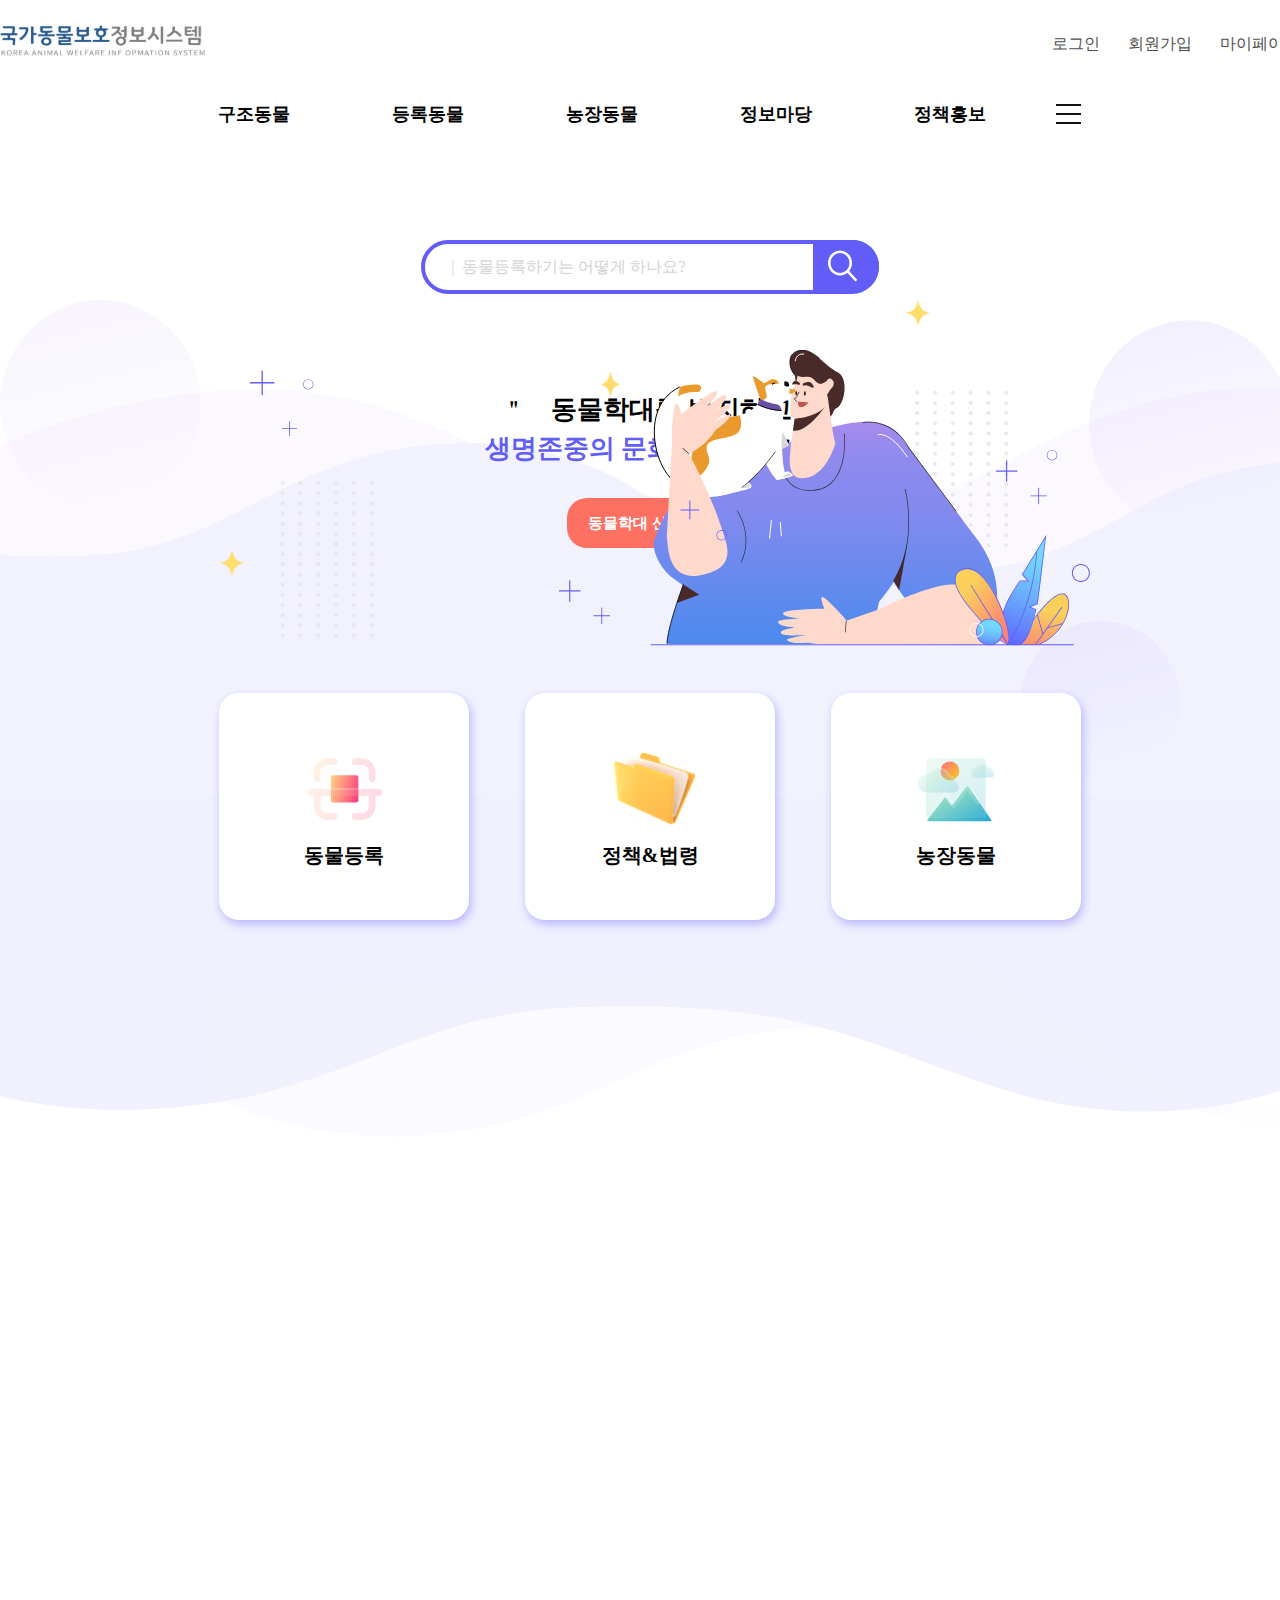
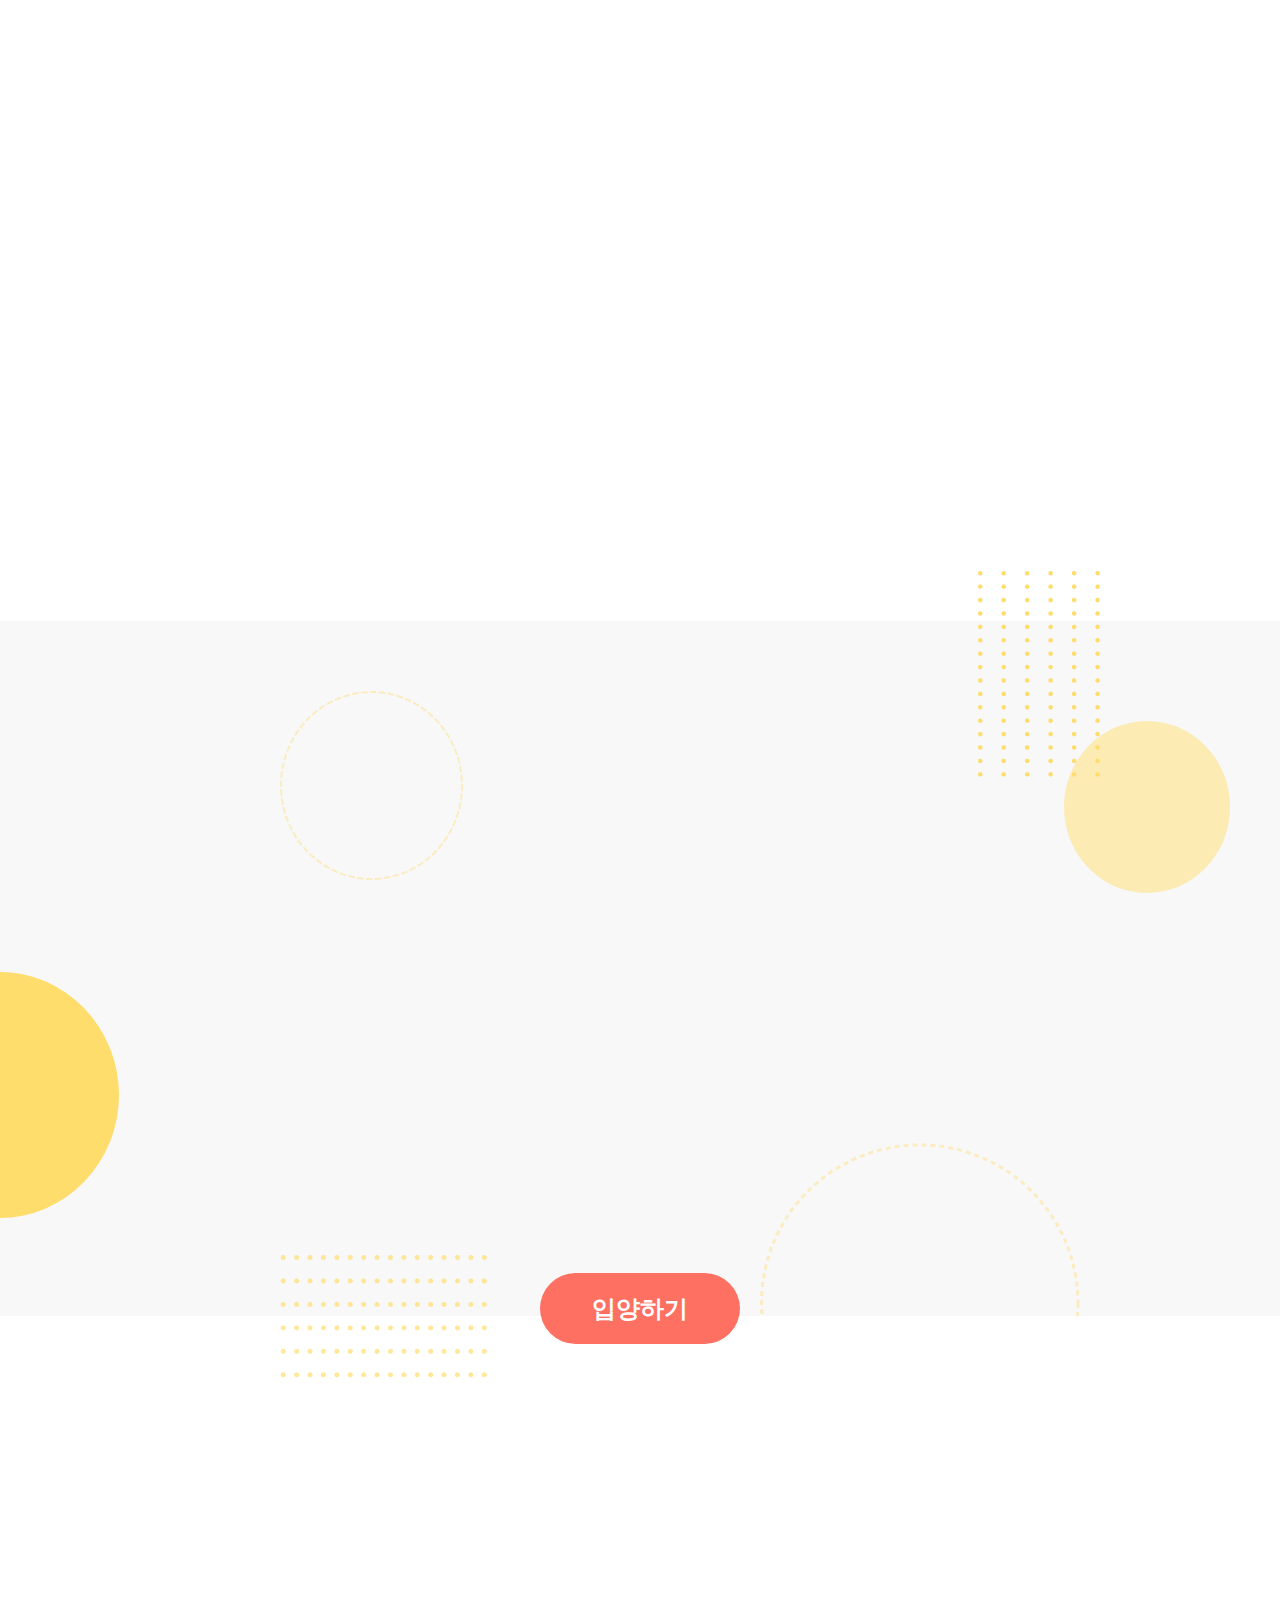
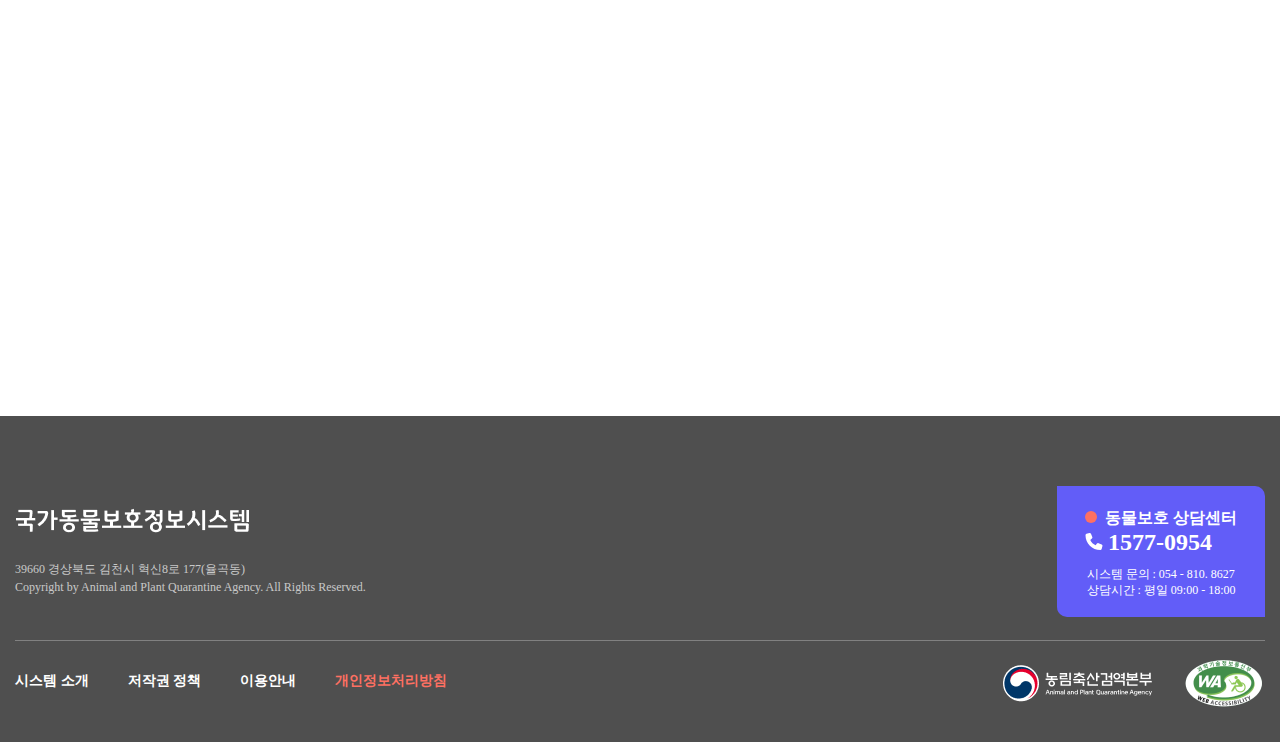
==== commit e7c821c3: "first commit" ====
--- a/index.html
+++ b/index.html
@@ -5,6 +5,7 @@
   <meta http-equiv="X-UA-Compatible" content="IE=edge">
   <meta name="viewport" content="width=device-width, initial-scale=1.0">
   <title>Animal Protection System</title>
+  <link rel="icon" href="img/favicon-16x16.png">
   <!-- Link Swiper's CSS -->
   <link rel="stylesheet" href="https://cdn.jsdelivr.net/npm/swiper@11/swiper-bundle.min.css" />
   <link rel="stylesheet" href="https://cdnjs.cloudflare.com/ajax/libs/font-awesome/6.5.1/css/all.min.css" integrity="sha512-DTOQO9RWCH3ppGqcWaEA1BIZOC6xxalwEsw9c2QQeAIftl+Vegovlnee1c9QX4TctnWMn13TZye+giMm8e2LwA==" crossorigin="anonymous" referrerpolicy="no-referrer" />
@@ -176,8 +177,10 @@
           <div class="main_title">
             <div class="search">
               <input type="text" placeholder=" |  동물등록하기는 어떻게 하나요?">
-              <img src="img/icon/search.svg" alt="search">
-              <span></span>
+              <div class="search_icon">
+                <img src="img/icon/search.svg" alt="search">
+                <span></span>
+              </div>
             </div>
             <div class="main_text">
               <h1>
@@ -638,13 +641,15 @@
               </div>
             </div>
           </div>
-          <div class="click_btn2">
-            <img src="img/icon/click_me_hand.png" alt="hand">
-            <img src="img/icon/click_me_pop2.png" alt="hand">
-          </div>
           <div class="notify_box">
             <div class="notify_title">
-              <a href="subpage01.html"><h2>공지사항</h2></a>
+              <a href="subpage01.html">
+                <h2>공지사항</h2>
+                <div class="click_btn2">
+                  <img src="img/icon/click_me_hand.png" alt="hand">
+                  <img src="img/icon/click_me_pop2.png" alt="hand">
+                </div>
+              </a>
               <a href="subpage01.html"><img src="img/icon/notify_plus.svg" alt="plus"></a>
             </div>
             <span></span>
--- a/css/style.css
+++ b/css/style.css
@@ -26,66 +26,6 @@
   border-radius: 20px;
   background: var(--point-color2);
   color: white;
-}
-
-/*click_me*/
-.click_btn2>img:nth-child(1){
-  position: absolute;
-  right: 24.5rem;
-  top: 3.6rem;  
-  animation-name: click3;
-  animation-duration: 1.5s;
-  animation-delay: 1s;
-  animation-iteration-count: infinite;
-  transition: 1s;
-  opacity: 0;
-}
-
-@keyframes click3{
-  0%{
-    right: 24.5rem;
-    top: 3.6rem;
-    opacity: 1;  
-  }
-  50%{
-    right: 24rem;
-    top: 3.8rem;
-    opacity: 0;   
-  }
-  100%{
-    right: 24.5rem;
-    top: 3.6rem;
-    opacity: 1;  
-  }
-}
-
-.click_btn2>img:nth-child(2){
-  position: absolute;
-  right: 25.3rem;
-  top: 3rem;  
-  animation-name: click4;
-  animation-duration: 1.5s;
-  animation-delay: 1s;
-  animation-iteration-count: infinite;
-  transition: 1s;
-  opacity: 0;
-}
-
-@keyframes click4{
-  0%{
-    opacity: 1;  
-  }
-  50%{
-    transform: scale(1.4);
-    opacity: 0;   
-  }
-  100%{
-    opacity: 1;  
-  }
-}
-
-.click_btn2>img{
- width: 24px;
 }
 
 /* header */
@@ -354,7 +294,6 @@
 }
 
 /*main*/
-
 .main{
   width: 100%;
   height: 1504px;
@@ -364,27 +303,26 @@
 }
 
 .mainbg_inner{
-  width: 1900px;
+  width: 100%;
+  max-width: 1900px;
   margin: auto;
   position: relative;
   top: -700px;
 }
 
 .search{
-  width: 100%;
-  margin: auto;
-  text-align: center;
-  margin-top: 113px;
-  position: relative;
-  margin-left: 20px;
-}
-
-.search>input{
   width: 458px;
   height: 54px;
+  position: relative;
+  margin: 113px auto 0;
+  text-align: center;
+}
+
+.search>input{
+  width: 100%;
+  height: 100%;
+  border: 4px solid var(--point-color);
   border-radius: 50px;
-  border: 4px solid var(--point-color);
-  box-shadow: 0px 2px 4.7px -1px rgba(0, 0, 0, 0.25);
   padding-left: 22px;
 }
 
@@ -397,23 +335,31 @@
   color:var(--bg-color);
 }
 
-.search>img{
-  position: absolute;
-  top: 10px;
-  right: 445px;
-  z-index: 10;
+.search_icon{
+  position: absolute;
+  top: 0;
+  right: 0;
+}
+
+.search_icon>img,
+.search_icon>span{
+  display: block;
+} 
+
+.search_icon>img{
+  width: 30px;
+  height: 32px;
+  float: left;
+  z-index: 30;
   cursor: pointer;
-}
-
-.search>span{
+  transform: translate(15px, 10px);
+}
+
+.search_icon>span{
   width: 66px;
-  height: 54px;
+  height: 52px;
   border-radius: 0px 50px 50px 0px;
   background: var(--point-color);
-  display: block;
-  position: absolute;
-  top: 0;
-  right: 422px;
 }
 
 .main_text{
--- a/css/style2.css
+++ b/css/style2.css
@@ -74,21 +74,23 @@
   background: var(--swiper-pagination-bullet-inactive-color,#9ea1bb);
 }
 
-.swiper-button-next, .swiper-button-prev {
-  top: var(--swiper-navigation-top-offset,52%)!important;
+
+.swiper-button-next,
+.swiper-button-prev{
+  width: 70px;
+  height: 70px;
+  position: relative;
+  bottom: 178px!important;
 }
 
 .swiper-button-next {
-  background: url(../img/update_btn2.png) no-repeat;
-  transform: translateX(-1215px);
-}
-
-.swiper-button-next:hover {
+  left: 292px;
+  background: url(../img/update_btn2.png) no-repeat center center;
 }
 
 .swiper-button-prev {
-  background: url(../img/update_btn.png) no-repeat;
-  transform: translateX(-80px);
+  left: -66px;
+  background: url(../img/update_btn.png) no-repeat center center;
 }
 
 .swiper-button-next::after,
@@ -342,14 +344,14 @@
 .notify{
   width: 100%;
   height: 700px;
-  padding: 0.1px;
+  padding-top: 210px;
   color: white;
 }
 
 .notify_inner{
   width: 1120px;
   height: 345px;
-  margin: 210px auto 0;
+  margin: auto ;
   display: flex;
   justify-content: space-between;
   position: relative;
@@ -491,6 +493,61 @@
   display: flex;
   justify-content: space-between;
   align-items: center;
+}
+
+.notify_title>a:nth-child(1){
+  position: relative;
+}
+
+/*click_me*/
+.click_btn2>img:nth-child(1){
+  position: absolute;
+  top: 50px;
+  left: 70px;
+  animation-name: click3;
+  animation-duration: 1s;
+  animation-delay: 1s;
+  animation-iteration-count: infinite;
+  transition: 1s;
+  opacity: 0;
+}
+
+@keyframes click3{
+  0%{
+    left: 80px;
+    top: 20px;
+    opacity: 0;  
+  }
+  100%{
+    top: 15px;
+    opacity: 1;  
+  }
+}
+
+.click_btn2>img:nth-child(2){
+  position: absolute;
+  top: 5px;
+  left: 60px;
+  animation-name: click4;
+  animation-duration: 1s;
+  animation-delay: 1s;
+  animation-iteration-count: infinite;
+  transition: 1s;
+  opacity: 0;
+}
+
+@keyframes click4{
+  0%{
+    opacity: 0;  
+    transform: scale(1.4); 
+  }
+  100%{
+    opacity: 1; 
+  }
+}
+
+.click_btn2>img{
+  width: 24px;
 }
 
 .notify_title>a>h2{
--- a/css/responsive.css
+++ b/css/responsive.css
@@ -1,16 +1,170 @@
-@media (max-width:768px){
-  
+@media (max-width:1080px){
+  .inner{
+    width: 90%;
+    margin: auto;
+  }
+
+  .header_inner {
+    width: 90%;
+  }
+  
+  .nav_inner {
+    width: 90%;
+    justify-content: flex-start;
+  }
+  
+  .nav_inner>ul {
+    margin-left: 0;
+  }
+
+  .search{
+    margin: 103px auto 0;
+  }
+
+  .mainbg_inner{
+    width: 100%;
+  }
+
+  .main_illu>img:nth-child(1){
+    width: 380px;
+    top: 30px;
+    left: 0%;
+  }
+  
+  @keyframes women{
+    from{
+      left: 0%;
+      opacity: 0;
+    }
+    to{
+      left: 2%;
+      opacity: 1;
+  }
+  }
+
+  .main_illu>img:nth-child(3){
+    width: 400px;
+    top: 120px;
+  }
+  
+  @keyframes man{
+    from{
+      right: -10%;
+      opacity: 0;
+    }
+    to{
+      right: -6%;
+      opacity: 1;
+    }
+  }
+
+  .main_illu>img:nth-child(2){
+    left: 290px;
+  }
+  
+  .twing>img:nth-child(1){
+    top: 50px;
+    right: 250px;
+  }
+    
+  .twing>img:nth-child(3){
+    left: 300px;
+  }
+
+  .twing>img:nth-child(4){
+    top: 10px;
+    left: 30px;
+  }
+
+  .twing>img:nth-child(5){
+    top: 300px;
+    left: 650px;
+  }
+
+  .twing>img:nth-child(6){
+    right: 646px;
+  }
+
+  .twing>img:nth-child(7){
+    right: 10px;
+    top: 100px;
+  }
+
+  /* mainQuick_box */
+  .mainQuick_box{
+    width: 824px;
+  }
+
+   /* mupdate */
+  .update_swiper_wrapper{
+    left: 507px;
+  }
+
+  .adopt_swiper_wrapper .adopt_swiper {
+    width: 85%;
+  }
+
+  .adopt_bg>img:nth-child(5){
+    bottom: -52px;
+    left: 100px;
+  }
+
+  .adopt_bg>img:nth-child(4){
+    right: 10px;
+  }
+
+  .notify_inner{
+    width: 90%;
+    gap: 10px;
+  }
+  
+  .animalLove{
+    width: 470px;
+    padding:  0 0 0 28px;
+    position: relative;
+  }
+
+  .animalLove>img{
+    width: 300px;
+    position: absolute;
+    bottom: 0;
+    right: 10px;
+  }
+
+  .instead{
+    width: 215px;
+  }
+  
+  .ethics{
+    width: 242px;
+  }
+
+  .instead,.ethics{
+    padding: 0 0 0 15px;
+  }
+
+  .instead>img{
+    right: 8px;
+  }
+
+  .ethics>img{
+    right: 3px;
+  }
+
+  .notify_box{
+    width: 523px;
+    padding: 34px 43px 30px 37px;
+  }
+}
+
+@media (max-width:500px){
+    
   /*click*/
   .click_btn,
   .click_btn2{
     display: none;
   }
 
-  .inner{
-    width: 90%;
-    margin: auto;
-  }
-  
   /*header*/
   .logo{display: none;}
 
@@ -38,7 +192,7 @@
   .my_infor{display: none;}
 
   .search{display: none;}
-
+  
   /* nav */
   nav{display: none;}
 
@@ -158,22 +312,13 @@
     color: var(--point-color);
   }
 
-  /* trigger */
-  .trigger{display: none;}
-
   /*main*/
   .main_illu>img:nth-child(1) {display: none;}
 
-  .main_illu>img:nth-child(3) {
-    position: absolute;
-    width: 15%;
-    left: 14.375rem;
-    top: 12.5rem;
-    animation-name: man;
-    animation-duration: 1.5s;
-    animation-delay: 0.1s;
-    transition: 3s;
-    animation-fill-mode: forwards;
+  .main_illu>img:nth-child(3){
+    width: 300px;
+    left: 14rem;
+    top: 13rem;
   }  
 
   .main_text {
@@ -183,8 +328,12 @@
   }
 
   .main_text>h1{
-    font-size: 1.5rem;
+    font-size: 1.4rem;
     font-weight: 600;
+  }
+
+  .main_text>h1 b{
+    font-size: 1.4rem;
   }
 
   .main_text>h1:nth-child(2){margin-left: 23px;}
@@ -196,29 +345,38 @@
     height: 2.813rem;
     font-size: 13px;
     font-weight: 600;
-    margin-top: 1.25rem;
+    margin-top: 1rem;
     transition: 0.2s;
     margin-left: 1.438rem;
     z-index: 100;
   }
 
   .main_illu>img:nth-child(2) {
-    width: 5%;
-    left: 12.5rem;
+    width: 100px;
+    left: 30px;
     top: 19.375rem;
   }
 
-  .twing>img:nth-child(5){
+  .twing>img:nth-child(1){
     display: none;
   }
 
-  .twing>img:nth-child(4) {
+  .twing>img:nth-child(2){
+    left: 85%;
+    top: 12rem;
+  }
+  
+  .twing>img:nth-child(4){
     width: 2%;
     left: 8.25rem;
     top: 18.5rem;
   }
-
-  .twing>img:nth-child(8) {
+  
+  .twing>img:nth-child(5){
+    display: none;
+  }
+
+  .twing>img:nth-child(8){
     width: 3%;
     position: absolute;
     left: 12.5rem;
@@ -226,32 +384,33 @@
     z-index: -1;
   }
 
-  .twing>img:nth-child(2) {
-    left: 25rem;
-    top: 11rem;
-  }
-
-  @keyframes star2{
-    0%{transform: scale(0.8);}
-    50%{transform: scale(1);}
-    100%{transform: scale(0.8);}
-  }
-
   .twing>img:nth-child(3) {
-    left: 5rem;
+    left: 150px;
     top: 21rem;
   }
 
-  .bg>img:nth-child(1){
-    width: 60%;
-    top: 21.25rem;
-  }
-
-  @keyframes bg2{
-    0%{top: 15.625rem;}
-    50%{top: 12.5rem;}
-    100%{top: 15.625rem;}
+  .bg{
+    width: 100%;
+    height: 1317px;
+    position: absolute;
+    top: 20px;
+    z-index: -20;
+    background: url(../img/bg_mobile.png) no-repeat center;
+    animation-name: bg;
+    animation-duration: 13s;
+    animation-delay: 0.1s;
+    animation-iteration-count: infinite;
+  }
+
+  @keyframes bg{
+    0%{top:20px}
+    50%{top:80px}
+    100%{top:20px}
   } 
+
+  .bg>img{
+    display: none;
+  }
 
   .twing>img:nth-child(9) {width: 10%;}
 
@@ -270,13 +429,15 @@
     gap: 10px;
     margin-top: 15.625rem;
     position: relative;
-    top: -6.25rem;
+    top: -7.5rem;
   }
 
   .mainQuick {
-    width: 8.75rem;
-    height:8.75rem;
-    border-radius: 20px;
+    width: 8rem;
+    height:7rem;
+    border-radius: 15px;
+    display: flex;
+    flex-direction: column;
     transition: .4s;
     z-index: 10;
   }
@@ -285,18 +446,27 @@
     font-size: 16px;
     font-weight: 600;
     position: absolute;
-    bottom: 1.563rem;
+    bottom: 1.3rem;
   }
 
   .mainQuick>img{
     width: 40%;
     position: absolute;
-    top: 1.875rem;
-  }
+    top: 1.4rem;
+  }
+
   
   .mainQuick:nth-child(2)>img {
     position: absolute;
-    top: 28px;
+    top: 1.3rem;
+  }
+  
+  .trigger{display: none;}
+
+  .twing>img:nth-child(7){
+    width: 70px;
+    left: 80px;
+    top: 280px;
   }
   
   /* tab */
@@ -304,7 +474,7 @@
     width: 100%;
     height: 26.313rem;
     position: relative;
-    top: -56.25rem;
+    top: -60rem;
     margin: auto;
   }
 
@@ -313,33 +483,46 @@
     height: 35.25rem;
     border-radius: 0px 0px 10px 10px;
   }
-
-  .title>a{
-    font-size: 14px;
-    padding-top: 12px;
-  }
   
   .plus{
-    width: 6rem;
+    width: 6.9rem;
     position: absolute;
     left: 50%;
     transform: translate(-50%);
     top: 40rem;
     color: var(--point-color);
-    font-size: 16px;
+    font-size: 1.2rem;
     font-style: normal;
     font-weight: 600;
   }
 
+  .plus>h5{font-size: 18px;}
+
+  .title>a{
+    font-size: 12px;
+    padding-top: 8px;
+  }
+
   .title>a:nth-child(2),
   .title>a:nth-child(3){
-    padding-top: 18px;
+    padding-top: 15px;
   }
 
   #tabmenu1>h2 {
-    width: 90%;
-    margin: 3.75rem auto 0.625rem;
-  }
+    font-size: 14px;
+    width: 78%;
+    margin: 3.2rem auto 0.65rem;
+  }
+
+  .t_desc {
+    flex-direction: row;
+    gap: 1.8rem;
+    margin-top: 8px;
+  }
+
+  .t_desc>h3 {font-size: 12px;}
+
+  .t_desc>p {font-size: 12px;}
 
   .content_inner {
     width: 90%;
@@ -348,17 +531,6 @@
     margin: auto;
   }
 
-  .step_box{
-    width: 90%;
-    height: 90px;
-    border-radius: 10px;
-    margin-top: 15px;
-  }
-
-  .content_inner>.step_box:nth-child(3){
-    width: 90%;
-  }
-
   .content_inner>img{
     width: 7%;
     position: relative;
@@ -366,39 +538,11 @@
     transform: rotate(90deg);
   }
 
-  .t_desc {
-    flex-direction: row;
-    gap: 40px;
-    margin-top: 8px;
-  }
-
-  #tabmenu2>p {
-    width: 80%;
-    margin: 5px auto 22px;
-  }
-
   .content_inner2 {
-    width: 74%;
+    width: 61%;
     height: auto;
     flex-wrap: wrap;
     gap: 18px;
-  }
-
-  .tab2_box {
-    width: 10rem;
-    height: 10rem;
-    border-radius: 10px;
-    background: #F7F7F7;
-    display: flex;
-    flex-direction: column;
-    justify-content: center;
-    align-items: center;
-    text-align: center;
-    gap: 1rem;
-  }
-
-  .tab2_box>img{
-    width: 35%;
   }
 
   .menu3_title_container{
@@ -407,16 +551,45 @@
     padding:2.813rem 2rem;
   }
 
+  .menu3_title>h3 {width: 90%;}
+
+  .tab2_box {
+    width: 8.5rem;
+    height: 8.5rem;
+  }
+
+  .tab2_box>img{
+    width: 35%;
+  }
+
+  .step_box{
+    width: 90%;
+    height: 5.625rem;
+    border-radius: 10px;
+    margin-top: 15px;
+  }
+
+  .content_inner>.step_box:nth-child(3){
+    width: 90%;
+  }
+
+  .content_inner>.step_box:nth-child(5)>.t_desc{gap: 0.7rem;}
+
+  #tabmenu2>h2 {
+    width: 63%;
+    margin: 4.125rem auto 10px;
+  }
+
+  #tabmenu2>p {
+    width: 80%;
+    font-size: 13px;
+    margin: 5px auto 2rem;
+  }
+  
+  [class^="grap"]>li:not(.arrow){font-size: 10px;}
+  
   .grap1 {
     width: 100%;
-  }
-
-  .grap2 {
-    width: 100%;
-  }
-  
-  [class^="grap"]>li:not(.arrow){
-    font-size: 13px;
   }
 
   .grap1-1>.arrow{
@@ -433,10 +606,15 @@
     display: none;
   }
 
+  .grap2{
+    width: 80%;
+    margin: auto;
+  }
+  
   .menu3_title{
     width: 90%;
     flex-direction: column;
-    margin: 4.375rem auto 0;
+    margin: 4rem auto 0;
     text-align: center;
   }
 
@@ -472,557 +650,6 @@
 
   .purpose>img{
     display: none;
-  }
-
-  .TNR_quick{
-    display: flex;
-    align-items: center;
-    gap: 10px;
-    position: relative;
-    top: 2.625rem;
-    left: 7.75rem;
-  }
-
-  .TNR_quick>h3 {
-    color: var(--point-color);
-    font-size: 15px;
-    font-weight: 600;
-  }
-
-  .menu4_container{
-    width: 27.688rem;
-    height: 17.938rem;
-    margin: 2.75rem auto 0;
-    border-radius: 10px;
-    background: #F9F9F9;
-  }
-
-  .menu4_contents{
-    width: 441px;
-    height: 163px;
-    left: 0;
-  }
-
-  .menu4_contents>img:nth-child(2){
-    width: 8%;
-  }
-
-  .menu4_contents>img:nth-child(4){
-    width: 8%;
-  }
-
-  .menu4_contents2{
-    width: 60%;
-    height: auto;
-    display: flex;
-    flex-direction: row;
-    bottom: 15px;
-    left: -1px;
-    padding-right: 0;
-  }
-
-  .menu4_contents2>img:nth-child(1){
-    width: 10.5%;
-  }
-
-  .menu4_contents2>img:nth-child(3){
-    width: 10.5%;
-  }
-
-  .confirm_box{
-    width: 5.625rem;
-    height: 5.625rem;
-    border-radius: 10px;
-  }
-
-  .confirm_box>h3{
-    font-size: 13px;
-    font-weight: 600;
-    position: absolute;
-    bottom: 8px;
-  }
-
-  .confirm_box>img{
-    font-size: 13px;
-    font-weight: 600;
-    position: absolute;
-    top: 14px;
-  }
-
-  .menu4_title:nth-child(1){
-    display: none;
-  }
-
-  .menu4_title:nth-child(2) {
-    display: block;
-    margin: 0 0 1.5rem 1.5rem;
-  }
-
-  .plus{
-    width: 7rem;
-    font-size: 18px;
-  }
-
-  .plus>h5{font-size: 18px;}
-
-  /* update */
-  .update {
-    width: 100%;
-    margin: auto;
-    height: 31.25rem;
-    position: relative;
-    top: -15.625rem;
-  }
-  
-  .update_inner{
-    width: 100%;
-    height: 31.25rem;
-    margin: auto;
-  }
-
-  .update_list{
-    margin-top: 23.75rem;
-  }
-
-  .update_title{
-    width: 100%;
-    margin-left: 0;
-    text-align: center;
-  }
-
-  .update_title>.update_wraper{
-    text-align: start;
-    position: relative;
-    left: 50%;
-    transform: translateX(-25%);
-  }
-
-  .update h2 {
-    text-align: center;
-    font-size: 1.625rem;
-    font-weight: 700;
-    margin: 8.75rem 0 2.5rem;
-}
-
-  .swiper.update_swiper{
-    width: 115%;
-  }
-
-  .update_swiper_wrapper{
-    left: 6.875rem;
-  }
-
-  .update_swiper_wrapper .update_swiper .swiper-pagination {
-    position: relative;
-    transform: translate3d(-36.25rem,1.25rem,0);
-  }
-
-  .swiper-button-next {
-    width: 100%;
-    transform: translateX(16.875rem);
-  }
-
-  /* adopt */
-  .adopt {
-    width: 100%;
-    height: 39.5rem;
-  } 
-
-  .adopt>.inner>h2 {
-    position: relative;
-    z-index: 10;
-    margin-top: 6.25rem;
-  }
-
-  .adopt_swiper_wrapper .adopt_swiper {
-    width: 29.375rem;
-    padding-bottom: 2.5rem;
-  }
-
-  .adopt_swiper_wrapper .adopt_swiper .swiper-slide .card_img{
-    width: 12.5rem;
-    height: 19rem;
-  }
-
-  .adopt_swiper_wrapper .adopt_swiper .swiper-slide .card_img::before{
-    width: 100%;
-    height: 45%;
-  }
-
-  .card_desc {
-    width: 12.5rem;
-    height: 8.563rem;
-  }
-
-  .card_desc>.name>h3{
-    font-size: 18px;
-  }
-
-  .card_desc>.name>h4{
-    font-size: 14px;
-  }
-
-  .card_desc>.data{
-    font-size: 13px;
-  }
-
-  .adopt_swiper_wrapper .adopt_swiper .swiper-slide:nth-child(1) .card_desc{
-    padding-left: 2.5rem;
-  }
-  .adopt_swiper_wrapper .adopt_swiper .swiper-slide:nth-child(2) .card_desc{
-    padding-left: 34px;
-  }
-  .adopt_swiper_wrapper .adopt_swiper .swiper-slide:nth-child(3) .card_desc{
-    padding-left: 10px;
-  }
-  .adopt_swiper_wrapper .adopt_swiper .swiper-slide:nth-child(4) .card_desc{
-    padding-left: 28px;
-  }
-  .adopt_swiper_wrapper .adopt_swiper .swiper-slide:nth-child(5) .card_desc{
-    padding-left: 20px;
-  }
-  .adopt_swiper_wrapper .adopt_swiper .swiper-slide:nth-child(6) .card_desc{
-    padding-left: 10px;
-  }
-  .adopt_swiper_wrapper .adopt_swiper .swiper-slide:nth-child(7) .card_desc{
-    padding-left: 20px;
-  }
-  .adopt_swiper_wrapper .adopt_swiper .swiper-slide:nth-child(8) .card_desc{
-    padding-left: 32px;
-  }
-
-  .adopt_bg>img:nth-child(6) {
-    width: 20%;
-    top: -50px;
-    left: 15px;
-    transform: rotate(90deg);
-  }
-
-  .adopt_bg>img:nth-child(2) {
-    right: -15px;
-  }
-
-  .adopt_bg>img:nth-child(3) {
-    left: 17.5rem;
-    animation-duration: 0s;
-    width: 25%;
-  }
-
-  .adopt_bg>img:nth-child(1) {
-    width: 20%;
-  }
-
-  @keyframes circle{
-    0%{top:25rem;}
-    50%{top:22.5rem;}
-    100%{top:25rem;}
-  }
-
-  .adopt_bg>img:nth-child(4) {display: none;}
-
-  .adopt_bg>img:nth-child(5) {
-    width: 40%;
-    position: absolute;
-    bottom: -10px;
-    left: 20.625rem;
-    transform: rotate(90deg);
-  }
-
-  /*notify*/
-
-  .notify_inner {
-    width: 90%;
-    height: auto;
-    margin: 130px auto 40px;
-    flex-direction: column;
-    gap: 17px;
-  }
-
-  
-.notify_title>a>h2{
-  color: var(--point-color);
-  font-size: 22px;
-  font-weight: 700;
-}
-  .animalLove {
-    width: 100%;
-    height: auto;
-    padding: 0 0 0 40px;
-  }
-  .animalLove>img{
-    width: 60%;
-  }
-
-  .animalLove_title>h2{
-    font-size: 24px;
-    font-weight: 700;
-    margin: 8px 0 3px;
-  }
-
-  .instead{
-    height: 5.625rem;
-    padding: 0 0 0 22px;
-  }
-  
-  .ethics{
-    height: 5.625rem;
-    padding: 0 0 0 15px;
-  }
-
-  .instead_title>h3>a,
-  .ethics_title>h3>a{
-    font-size: 14px;
-    font-weight: 700;
-  }
-
-  .instead>img{
-    width: 35%;
-    right: 10px;
-  }
-  
-  .ethics>img{
-    width: 35%;
-    position: absolute;
-    bottom: 0;
-    right: 0px;
-  }
-
-  .notify{
-    width: 100%;
-    height: auto;
-    padding: 0.1px;
-    color: white;
-  }
-
-  .notify_inner{
-    width: 90%;
-  }
-
-  .notify_box{
-    width: 100%;
-    height: auto;
-    border-radius: 0px 50px 0px 0px;
-    padding: 20px 30px 30px 34px;
-  }
-
-  .notify_title>h2{
-    font-size: 22px;
-  }
-  
-  .notify_box>span{
-    width: 100%;
-  }
-
-  .notify_box>span::after{
-    width: 5rem;
-  }
-
-  .notify_list>li{
-    font-size: 14px;
-  }
-
-  /*footer*/
-
-  footer {
-    width: 100%;
-    height: 26.875rem;
-  }
-
-  .footer_inner{
-    width: 100%;
-  }
-
-  .information_top{
-    width: 100%;
-    margin-top:3.75rem;
-    display: flex;
-    flex-direction: column;
-  }
-
-  .agency_box>p{
-    margin-top: 11px;
-  }
-
-  .customer{
-    width:80%;
-    height: 5.625rem;
-    flex-direction: row;
-    justify-content: space-evenly;
-    align-items: center;
-    gap: 20px;
-    position: relative;
-    margin-top: 20px
-  }
-
-  .customer::before{
-    content: '';
-    width: 100%;
-    height: 100%;
-    position: absolute;
-    left: 48%;
-    top: 30%;
-    background: url(../img/footer_customer_bar.png) no-repeat;
-    }
-  
-  .customer_title{
-    margin-top: 10px;
-  }
-
-  .number>h2{
-    font-size: 20px;
-    font-weight: 600;
-  }
-  
-  .quickMenu{
-    display: none;
-  }
-  
-  .information_bottom {
-    margin-top: 20px;
-    flex-direction: column;
-    align-items: center;
-    position: relative;
-  }
-
-  .logo_box{
-    width: 14.375rem;
-    margin-top: 15px;
-    position: absolute;
-    top: 4.375rem;
-  }
-
-  .logo_box>img:first-child{
-    width: 60%;
-  }
-
-  .logo_box>img:last-child{
-    width: 25%;
-  }
-
-  .footer_inner span {
-    display: block;
-    width: 80%;
-    height: 1px;
-    background: #818181;
-    margin: 23px auto 0;
-  }
-}
-@media (max-width:390px){
-  
-  /*main*/
-  .main_illu>img:nth-child(3) {
-    left: 12.5rem;
-    top: 13rem;
-  }
-
-  .main_text>h1{
-    font-size: 1.4rem;
-  }
-
-  .main_text>h1 b{
-    font-size: 1.4rem;
-  }
-  .main_text>button{
-    margin-top: 1rem;
-  }
-
-  .twing>img:nth-child(2) {
-    left: 21rem;
-    top: 12rem;
-  }
-
-  /*mainQuickmenu*/
-  .mainQuick_box {
-    top: -7.5rem;
-  }
-  .mainQuick {
-    width: 8.75rem;
-    height:7rem;
-    border-radius: 15px;
-    display: flex;
-    flex-direction: column;
-  }
-
-  .mainQuick>h2 {bottom: 1.3rem;}
-
-  .mainQuick>img{
-    width: 40%;
-    top: 1.4rem;
-  }
-  
-  .mainQuick:nth-child(2)>img {top: 1.3rem;}
-  
-  /* tab */
-  .tab_inner{top: -60rem;}
-
-  .tab_content {width:100%;}
-
-  .title>a{
-    font-size: 12px;
-    padding-top: 8px;
-  }
-
-  .title>a:nth-child(2),
-  .title>a:nth-child(3){
-    padding-top: 15px;
-  }
-  
-  .plus{
-    width: 6.9rem;
-    font-size: 1.2rem;
-  }
-
-  #tabmenu1>h2 {
-    font-size: 14px;
-    width: 78%;
-    margin: 3.2rem auto 0.65rem;
-  }
-
-  .t_desc>h3 {font-size: 12px;}
-
-  .t_desc>p {font-size: 12px;}
-
-  .content_inner2 {
-    width: 75%;
-  }
-
-  .menu3_title>h3 {width: 90%;}
-
-  .tab2_box {
-    width: 8.5rem;
-    height: 8.5rem;
-  }
-
-  .step_box{height: 5.625rem;}
-
-  .t_desc {
-    flex-direction: row;
-    gap: 1.8rem;
-    margin-top: 8px;
-  }
-
-  .content_inner>.step_box:nth-child(5)>.t_desc{gap: 0.7rem;}
-
-  #tabmenu2>h2 {
-    width: 60%;
-    margin: 4.125rem auto 10px;
-  }
-
-  #tabmenu2>p {
-    width: 80%;
-    font-size: 13px;
-    margin: 5px auto 2rem;
-  }
-  
-  [class^="grap"]>li:not(.arrow){font-size: 10px;}
-  
-  .grap2{
-    width: 80%;
-    margin: auto;
-  }
-  
-  .menu3_title{
-    margin: 4rem auto 0;
   }
 
   .TNR_quick{
@@ -1041,12 +668,14 @@
 
   #tabmenu4{
     width: 100%;
+    height: 17.938rem;
     margin: auto;
   }
 
   .menu4_container{
     width: 90%;
     height: 17rem;
+    margin: 2.75rem auto 0;
   }
 
   .menu4_title{
@@ -1056,7 +685,10 @@
 
   .menu4_title:nth-child(1){display: block;}
 
-  .menu4_title:nth-child(2){display: none;}
+  .menu4_title:nth-child(2){
+    display: none;
+    margin: 0 0 1.5rem 1.5rem;
+  }
 
   .menu4_contents{
     width: 19rem;
@@ -1064,13 +696,30 @@
     background: none;
     padding:0;
     margin: 15px auto 0;
+    left: 0;
   }
 
   .menu4_contents2 {
     width: 65%;
+    height: auto;
+    flex-direction: row;
+    padding-right: 0;
+    left: -1px;
     bottom: 13px;
-  }
-  
+    background: none;
+  }
+  
+  .menu4_contents>img:nth-child(2),
+  .menu4_contents>img:nth-child(4)
+  {
+    width: 8%;
+  }
+
+  .menu4_contents2>img:nth-child(1),
+  .menu4_contents2>img:nth-child(3){
+    width: 10.5%;
+  }
+
   .menu4_contents2>.confirm_box>img{width: 25px;}
 
   .menu4_contents2>.confirm_box:nth-child(4)>img{width: 35px;}
@@ -1078,60 +727,79 @@
   .confirm_box{
     width: 5rem;
     height: 5rem;
-    border-radius: 10px;
-  }
-
-  .confirm_box>h3{font-size: 12px;}
-
-  .confirm_box>img{width: 45%;}
+  }
+
+  .confirm_box>h3{
+    font-size: 12px;
+    bottom: 8px;
+  }
+
+  .confirm_box>img{
+    width: 45%;
+    top: 14px;
+  }
 
   .confirm_box:nth-child(5)>img{width: 53%;}
 
-  /* update */
+  /* update */  .update {
+    width: 100%;
+    margin: auto;
+    height: 31.25rem;
+    position: relative;
+    top: -15.625rem;
+  }
+  
   .update_inner{
     width: 100%;
     height: 31.25rem;
     margin: auto;
   }
 
+  .update_list{
+    margin-top: 23.75rem;
+  }
+
+  .update_title{
+    width: 100%;
+    margin-left: 0;
+    text-align: center;
+  }
+
+  .update_title>.update_wraper{
+    text-align: start;
+    position: relative;
+    left: 50%;
+    transform: translateX(-25%);
+  }
+
   .update h2 {
     text-align: center;
-    font-size: 1.5rem;
+    font-size: 1.625rem;
     font-weight: 700;
-    margin: 6rem 0 2.5rem;
+    margin: 8.75rem 0 2.5rem;
   }
 
   .swiper.update_swiper{
-    width: 110%;
+    width: 115%;
   }
 
   .update_swiper_wrapper{
-    left: 5rem;
-    top: 5.5rem;
+    left: 6.875rem;
   }
 
   .update_swiper_wrapper .update_swiper .swiper-pagination {
     position: relative;
-    transform: translate3d(-33rem,1.25rem,0);
+    transform: translate3d(-36.25rem,1.25rem,0);
   }
 
   .swiper-button-next {
-    width: 100%;
-    transform: translateX(15rem);
-  }
-
-  .swiper-button-next, .swiper-button-prev {
-    top: var(--swiper-navigation-top-offset,45%)!important;
-  }
-
-  .update_list {
-    margin-top: 23rem;
-  }
-  
-  .update_list>li>a{
-    font-size: 16px;
-  }
-  
+    left: 250px;
+  }
+  
+  .swiper-button-next,
+  .swiper-button-prev{
+    bottom: 160px!important;
+  }
   /* adopt */
   .adopt {
     width: 100%;
@@ -1145,9 +813,99 @@
   }
 
   .adopt_swiper_wrapper .adopt_swiper {
-    width: 13rem;
+    width: auto;
     padding-bottom: 1.5rem;
     margin: auto;
+  }
+
+  
+  .adopt_swiper_wrapper .adopt_swiper .swiper-slide .card_img{
+    width: 12.5rem;
+    height: 19rem;
+  }
+
+  .adopt_swiper_wrapper .adopt_swiper .swiper-slide .card_img::before{
+    width: 100%;
+    height: 45%;
+  }
+
+  .card_desc {
+    width: 12.5rem;
+    height: 8.563rem;
+  }
+
+  .card_desc>.name>h3{
+    font-size: 18px;
+  }
+
+  .card_desc>.name>h4{
+    font-size: 14px;
+  }
+
+  .card_desc>.data{
+    font-size: 13px;
+  }
+
+  .adopt_swiper_wrapper .adopt_swiper .swiper-slide:nth-child(1) .card_desc{
+    padding-left: 2.5rem;
+  }
+  .adopt_swiper_wrapper .adopt_swiper .swiper-slide:nth-child(2) .card_desc{
+    padding-left: 34px;
+  }
+  .adopt_swiper_wrapper .adopt_swiper .swiper-slide:nth-child(3) .card_desc{
+    padding-left: 10px;
+  }
+  .adopt_swiper_wrapper .adopt_swiper .swiper-slide:nth-child(4) .card_desc{
+    padding-left: 28px;
+  }
+  .adopt_swiper_wrapper .adopt_swiper .swiper-slide:nth-child(5) .card_desc{
+    padding-left: 20px;
+  }
+  .adopt_swiper_wrapper .adopt_swiper .swiper-slide:nth-child(6) .card_desc{
+    padding-left: 10px;
+  }
+  .adopt_swiper_wrapper .adopt_swiper .swiper-slide:nth-child(7) .card_desc{
+    padding-left: 20px;
+  }
+  .adopt_swiper_wrapper .adopt_swiper .swiper-slide:nth-child(8) .card_desc{
+    padding-left: 32px;
+  }
+
+  .adopt_bg>img:nth-child(6) {
+    width: 20%;
+    top: -50px;
+    left: 15px;
+    transform: rotate(90deg);
+  }
+
+  .adopt_bg>img:nth-child(2) {
+    right: -15px;
+  }
+
+  .adopt_bg>img:nth-child(3) {
+    left: 17.5rem;
+    animation-duration: 0s;
+    width: 25%;
+  }
+
+  .adopt_bg>img:nth-child(1) {
+    width: 20%;
+  }
+
+  @keyframes circle{
+    0%{top:25rem;}
+    50%{top:22.5rem;}
+    100%{top:25rem;}
+  }
+
+  .adopt_bg>img:nth-child(4) {display: none;}
+
+  .adopt_bg>img:nth-child(5) {
+    width: 40%;
+    position: absolute;
+    bottom: -10px;
+    left: 20.625rem;
+    transform: rotate(90deg);
   }
 
   .adopt_btn {
@@ -1161,12 +919,10 @@
     top: 32px;
     transition: .3s;
 }
-
   /*notify*/
-  
   .notify{
     width: 100%;
-    height:  37rem;
+    height:  43rem;
     padding: 0;
     color: white;
   }
@@ -1181,7 +937,7 @@
 
   .animalLove {
     width: 100%;
-    height: auto;
+    height: 190px;
     padding: 0 0 0 40px;
   }
 
@@ -1209,7 +965,8 @@
   .notify_box{
     width: 100%;
     height: auto;
-    border-radius: 0px 50px 0px 0px;
+    border-radius: 0;
+    padding: 30px;
   }
 
   .notify_title>h2{font-size: 22px;}
@@ -1233,15 +990,21 @@
   .notify_title>a>h2{font-size: 20px;}
 
   /*footer*/
-
-  footer {width: 100%;}
+  footer {
+    width: 100%;
+    height: 26.875rem;
+  }
 
   .footer_inner{width: 80%;}
 
+  .agency_box>p{
+    margin-top: 11px;
+  }
+
   .customer{
     width: 100%;
     height: 5rem;
-    padding: 1rem 1.2rem 1rem 1.2rem;
+    padding: 1rem 2.6rem;
     flex-direction: row;
     justify-content: space-between;
     align-items: center;
@@ -1252,9 +1015,12 @@
 
   .customer::before{
     content: '';
-    width: 90%;
+    width: 10px;
     height: 90%;
-    left: 8.3rem;
+    position: absolute;
+    left: 11rem;
+    top: 30%;
+    background: url(../img/footer_customer_bar.png) no-repeat;
     }
   
   .customer_title{
@@ -1273,10 +1039,20 @@
   .number>svg{width: 15px;}
   
   .quickMenu{display: none;}
-
   
   .footer_inner span {
-    width: 100%;
+    display: block;
+    width: 100%;
+    height: 1px;
+    background: #818181;
+    margin: 23px auto 0;
+  }
+
+  .information_top{
+    width: 100%;
+    margin-top:3.75rem;
+    display: flex;
+    flex-direction: column;
   }
 
   .information_bottom {
@@ -1306,60 +1082,105 @@
     width: 25%;
   }
 
-  
-
-/*modal*/
-.login_modal{
-  width: 100vw;
-  height: 100vh;
-  background: white;
-  border-radius:0;
-  border:0;
+  /*modal*/
+  .login_modal{
+    width: 100vw;
+    height: 100vh;
+    background: white;
+    border-radius:0;
+    border:0;
+  }
+
+  .modal_bg.clickBg{
+    position: fixed;
+    top: 0;
+    width: 100%;
+    height: 100%;
+    background: rgba(51, 51, 51, 0.733);
+    z-index: 30;
+    transition: .4s;
+  }
+
+  .modal_inner{
+    width: 80%;
+    margin: auto;
+  }
+
+  .login_modal>.modal_inner>img{
+    width: 50px;
+    position: relative;
+    left: 18rem;
+    top: 10px;
+  }
+
+  .login_modal>.modal_inner>h2{
+    margin-top: 45px;
+  }
+
+  .login_check{
+    margin: 17px auto;
+  }
+
+  .login_btns{
+    display: flex;
+    flex-direction: column;
+    gap: 8px;
+    margin-top: 20px;
+  }
+
+  .appBox{margin: 6px auto 0;}
+
+  .login_desc{
+    text-align: center;
+    margin-top: 55px;
+  }
+
+  .login_desc>h4:nth-child(2){margin-top: 30px;}
 }
 
-.modal_bg.clickBg{
-  position: fixed;
-  top: 0;
-  width: 100%;
-  height: 100%;
-  background: rgba(51, 51, 51, 0.733);
-  z-index: 30;
-  transition: .4s;
+@media (max-width:390px){
+  .content_inner2 {
+    width: 75%;
+  }
+
+  #tabmenu2>h2 {
+    width: 61%;
+  }
+
+  .menu3_title>h3{
+    width: 88%;
+  }
+
+  .update_swiper_wrapper{
+    left: 5rem;
+  }
+
+  .swiper-button-next {
+    left: 236px;
+  }
+
+  .update_swiper_wrapper .update_swiper .swiper-pagination {
+    transform: translate3d(-34.25rem,1.25rem,0);
+  }
+
+  .adopt_swiper_wrapper .adopt_swiper {
+    width: 60%;
+  }
+
+  .animalLove {
+    height: 174px;
+    padding-left: 25px;
+  }
+
+  .animalLove>img{
+    right: 2px;
+  }
+
+  .customer{
+    padding: 1rem 1.2rem 1rem 1.2rem;
+  }
+
+  .customer::before{
+    left: 8.3rem;
+    }
 }
-
-.modal_inner{
-  width: 80%;
-  margin: auto;
-}
-
-.login_modal>.modal_inner>img{
-  width: 50px;
-  position: relative;
-  left: 18rem;
-  top: 10px;
-}
-
-.login_modal>.modal_inner>h2{
-  margin-top: 45px;
-}
-
-.login_check{
-  margin: 17px auto;
-}
-
-.login_btns{
-  display: flex;
-  flex-direction: column;
-  gap: 8px;
-  margin-top: 20px;
-}
-
-.appBox{margin: 6px auto 0;}
-
-.login_desc{
-  text-align: center;
-  margin-top: 55px;
-}
-
-.login_desc>h4:nth-child(2){margin-top: 30px;}
-}